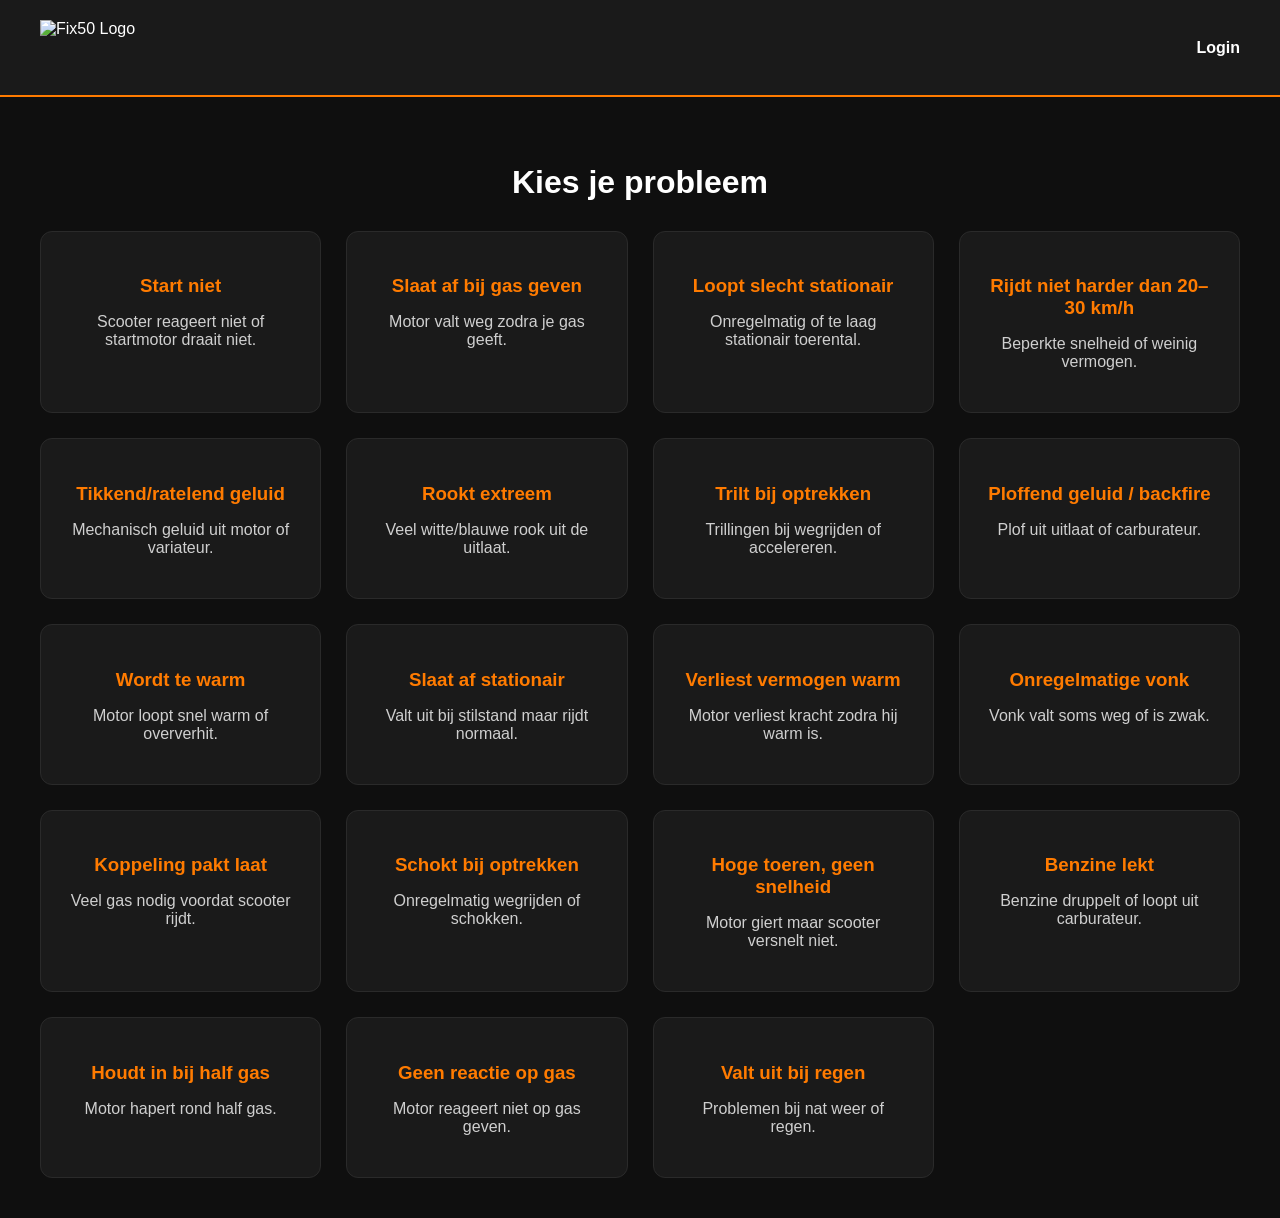
==== diagnose.html @ 49f8113c "Update diagnose.html" ====
<!DOCTYPE html>
<html lang="nl">
<head>
    <meta charset="UTF-8">
    <meta name="viewport" content="width=device-width, initial-scale=1.0">
    <title>Fix50 Diagnose</title>

    <link rel="stylesheet" href="style.css">

    <!-- Scripts -->
    <script src="diagnoseData.js" defer></script>
    <script src="diagnoseFlow.js" defer></script>
</head>

<body>

<!-- HEADER -->
<header>
    <img src="logo.png" alt="Fix50 Logo">
    <a href="/login">Login</a>
</header>

<!-- SYMPTOMEN KAARTEN -->
<section class="symptom-cards">
    <h1 class="diag-title">Kies je probleem</h1>

    <div class="symptom-grid">

        <div class="symptom-card" onclick="startDiagnosis('Start niet')">
            <h3>Start niet</h3>
            <p>Scooter reageert niet of startmotor draait niet.</p>
        </div>

        <div class="symptom-card" onclick="startDiagnosis('Slaat af bij gas geven')">
            <h3>Slaat af bij gas geven</h3>
            <p>Motor valt weg zodra je gas geeft.</p>
        </div>

        <div class="symptom-card" onclick="startDiagnosis('Loopt slecht stationair')">
            <h3>Loopt slecht stationair</h3>
            <p>Onregelmatig of te laag stationair toerental.</p>
        </div>

        <div class="symptom-card" onclick="startDiagnosis('Rijdt niet harder dan 20–30 km/h')">
            <h3>Rijdt niet harder dan 20–30 km/h</h3>
            <p>Beperkte snelheid of weinig vermogen.</p>
        </div>

        <div class="symptom-card" onclick="startDiagnosis('Tikkend/ratelend geluid')">
            <h3>Tikkend/ratelend geluid</h3>
            <p>Mechanisch geluid uit motor of variateur.</p>
        </div>

        <div class="symptom-card" onclick="startDiagnosis('Rookt extreem')">
            <h3>Rookt extreem</h3>
            <p>Veel witte/blauwe rook uit de uitlaat.</p>
        </div>

        <div class="symptom-card" onclick="startDiagnosis('Trilt bij optrekken')">
            <h3>Trilt bij optrekken</h3>
            <p>Trillingen bij wegrijden of accelereren.</p>
        </div>

        <div class="symptom-card" onclick="startDiagnosis('Ploffend geluid / backfire')">
            <h3>Ploffend geluid / backfire</h3>
            <p>Plof uit uitlaat of carburateur.</p>
        </div>

        <div class="symptom-card" onclick="startDiagnosis('Wordt te warm')">
            <h3>Wordt te warm</h3>
            <p>Motor loopt snel warm of oververhit.</p>
        </div>

        <div class="symptom-card" onclick="startDiagnosis('Slaat af stationair maar rijdt goed')">
            <h3>Slaat af stationair</h3>
            <p>Valt uit bij stilstand maar rijdt normaal.</p>
        </div>

        <div class="symptom-card" onclick="startDiagnosis('Verliest vermogen warm')">
            <h3>Verliest vermogen warm</h3>
            <p>Motor verliest kracht zodra hij warm is.</p>
        </div>

        <div class="symptom-card" onclick="startDiagnosis('Onregelmatig vonkbeeld')">
            <h3>Onregelmatige vonk</h3>
            <p>Vonk valt soms weg of is zwak.</p>
        </div>

        <div class="symptom-card" onclick="startDiagnosis('Koppeling pakt laat')">
            <h3>Koppeling pakt laat</h3>
            <p>Veel gas nodig voordat scooter rijdt.</p>
        </div>

        <div class="symptom-card" onclick="startDiagnosis('Scooter schokt bij optrekken')">
            <h3>Schokt bij optrekken</h3>
            <p>Onregelmatig wegrijden of schokken.</p>
        </div>

        <div class="symptom-card" onclick="startDiagnosis('Hoge toeren maar geen snelheid')">
            <h3>Hoge toeren, geen snelheid</h3>
            <p>Motor giert maar scooter versnelt niet.</p>
        </div>

        <div class="symptom-card" onclick="startDiagnosis('Benzine loopt uit carburateur')">
            <h3>Benzine lekt</h3>
            <p>Benzine druppelt of loopt uit carburateur.</p>
        </div>

        <div class="symptom-card" onclick="startDiagnosis('Scooter houdt in bij half gas')">
            <h3>Houdt in bij half gas</h3>
            <p>Motor hapert rond half gas.</p>
        </div>

        <div class="symptom-card" onclick="startDiagnosis('Geen reactie op gas')">
            <h3>Geen reactie op gas</h3>
            <p>Motor reageert niet op gas geven.</p>
        </div>

        <div class="symptom-card" onclick="startDiagnosis('Scooter valt uit bij regen')">
            <h3>Valt uit bij regen</h3>
            <p>Problemen bij nat weer of regen.</p>
        </div>

    </div>
</section>

<!-- WIZARD -->
<div id="wizard" class="hidden"></div>

</body>
</html>
---- style.css ----
body {
    margin: 0;
    font-family: Arial, sans-serif;
    background: #0f0f0f;
    color: white;
}

/* HEADER */
header {
    display: flex;
    justify-content: space-between;
    align-items: center;
    padding: 20px 40px;
    background: #1a1a1a;
    border-bottom: 2px solid #ff7b00;
}

header img {
    height: 55px;
}

header a {
    color: white;
    text-decoration: none;
    font-weight: bold;
}

/* HERO */
.hero {
    text-align: center;
    padding: 80px 20px;
}

.hero img {
    height: 140px;
    margin-bottom: 20px;
}
/* SYMPTOM CARDS */
.symptom-cards {
    padding: 40px;
    text-align: center;
}

.diag-title {
    font-size: 32px;
    margin-bottom: 30px;
}

.symptom-grid {
    display: grid;
    grid-template-columns: repeat(auto-fit, minmax(260px, 1fr));
    gap: 25px;
}

.symptom-card {
    background: #1a1a1a;
    padding: 25px;
    border-radius: 12px;
    border: 1px solid #2a2a2a;
    cursor: pointer;
    transition: 0.2s;
}

.symptom-card:hover {
    border-color: #ff7b00;
    transform: translateY(-5px);
}

.symptom-card h3 {
    color: #ff7b00;
    margin-bottom: 10px;
}

.symptom-card p {
    color: #cfcfcf;
}

.hero h1 {
    font-size: 42px;
    margin-bottom: 10px;
}

.hero p {
    font-size: 18px;
    color: #cfcfcf;
    margin-bottom: 30px;
}

.btn {
    background: #ff7b00;
    padding: 15px 35px;
    border-radius: 10px;
    color: white;
    font-size: 18px;
    text-decoration: none;
    font-weight: bold;
    transition: 0.2s;
}

.btn:hover {
    background: #ff8f26;
}

/* CARDS */
.cards {
    display: flex;
    justify-content: center;
    gap: 30px;
    padding: 60px 20px;
    flex-wrap: wrap;
}

.card {
    background: #1a1a1a;
    padding: 30px;
    width: 280px;
    border-radius: 12px;
    text-align: center;
    border: 1px solid #2a2a2a;
    transition: 0.2s;
}

.card:hover {
    border-color: #ff7b00;
    transform: translateY(-5px);
}

.card h3 {
    margin-bottom: 10px;
    color: #ff7b00;
}

.card p {
    color: #cfcfcf;
}

/* FOOTER */
footer {
    text-align: center;
    padding: 20px;
    background: #1a1a1a;
    margin-top: 40px;
    color: #777;
}
/* DIAGNOSE WIZARD */
.diagnose-container {
    max-width: 600px;
    margin: 60px auto;
    background: #1a1a1a;
    padding: 40px;
    border-radius: 12px;
    border: 1px solid #2a2a2a;
}

.progress-bar {
    width: 100%;
    height: 10px;
    background: #333;
    border-radius: 5px;
    overflow: hidden;
    margin-bottom: 30px;
}

.progress-fill {
    height: 100%;
    width: 20%; /* wordt dynamisch aangepast */
    background: #ff7b00;
    transition: 0.3s;
}

.question {
    font-size: 22px;
    margin-bottom: 25px;
    text-align: center;
}

.answer-buttons {
    display: flex;
    justify-content: center;
    gap: 20px;
}

.answer-btn {
    background: #ff7b00;
    padding: 15px 30px;
    border-radius: 10px;
    color: white;
    font-size: 18px;
    font-weight: bold;
    border: none;
    cursor: pointer;
    transition: 0.2s;
}

.answer-btn:hover {
    background: #ff8f26;
    transform: translateY(-3px);
}

.hidden {
    display: none;
}
/* SYMPTOM CARDS */
.symptom-cards {
    padding: 40px;
    text-align: center;
}

.diag-title {
    font-size: 32px;
    margin-bottom: 30px;
}

.symptom-grid {
    display: grid;
    grid-template-columns: repeat(auto-fit, minmax(260px, 1fr));
    gap: 25px;
}

.symptom-card {
    background: #1a1a1a;
    padding: 25px;
    border-radius: 12px;
    border: 1px solid #2a2a2a;
    cursor: pointer;
    transition: 0.2s;
}

.symptom-card:hover {
    border-color: #ff7b00;
    transform: translateY(-5px);
}

.symptom-card h3 {
    color: #ff7b00;
    margin-bottom: 10px;
}

.symptom-card p {
    color: #cfcfcf;
}
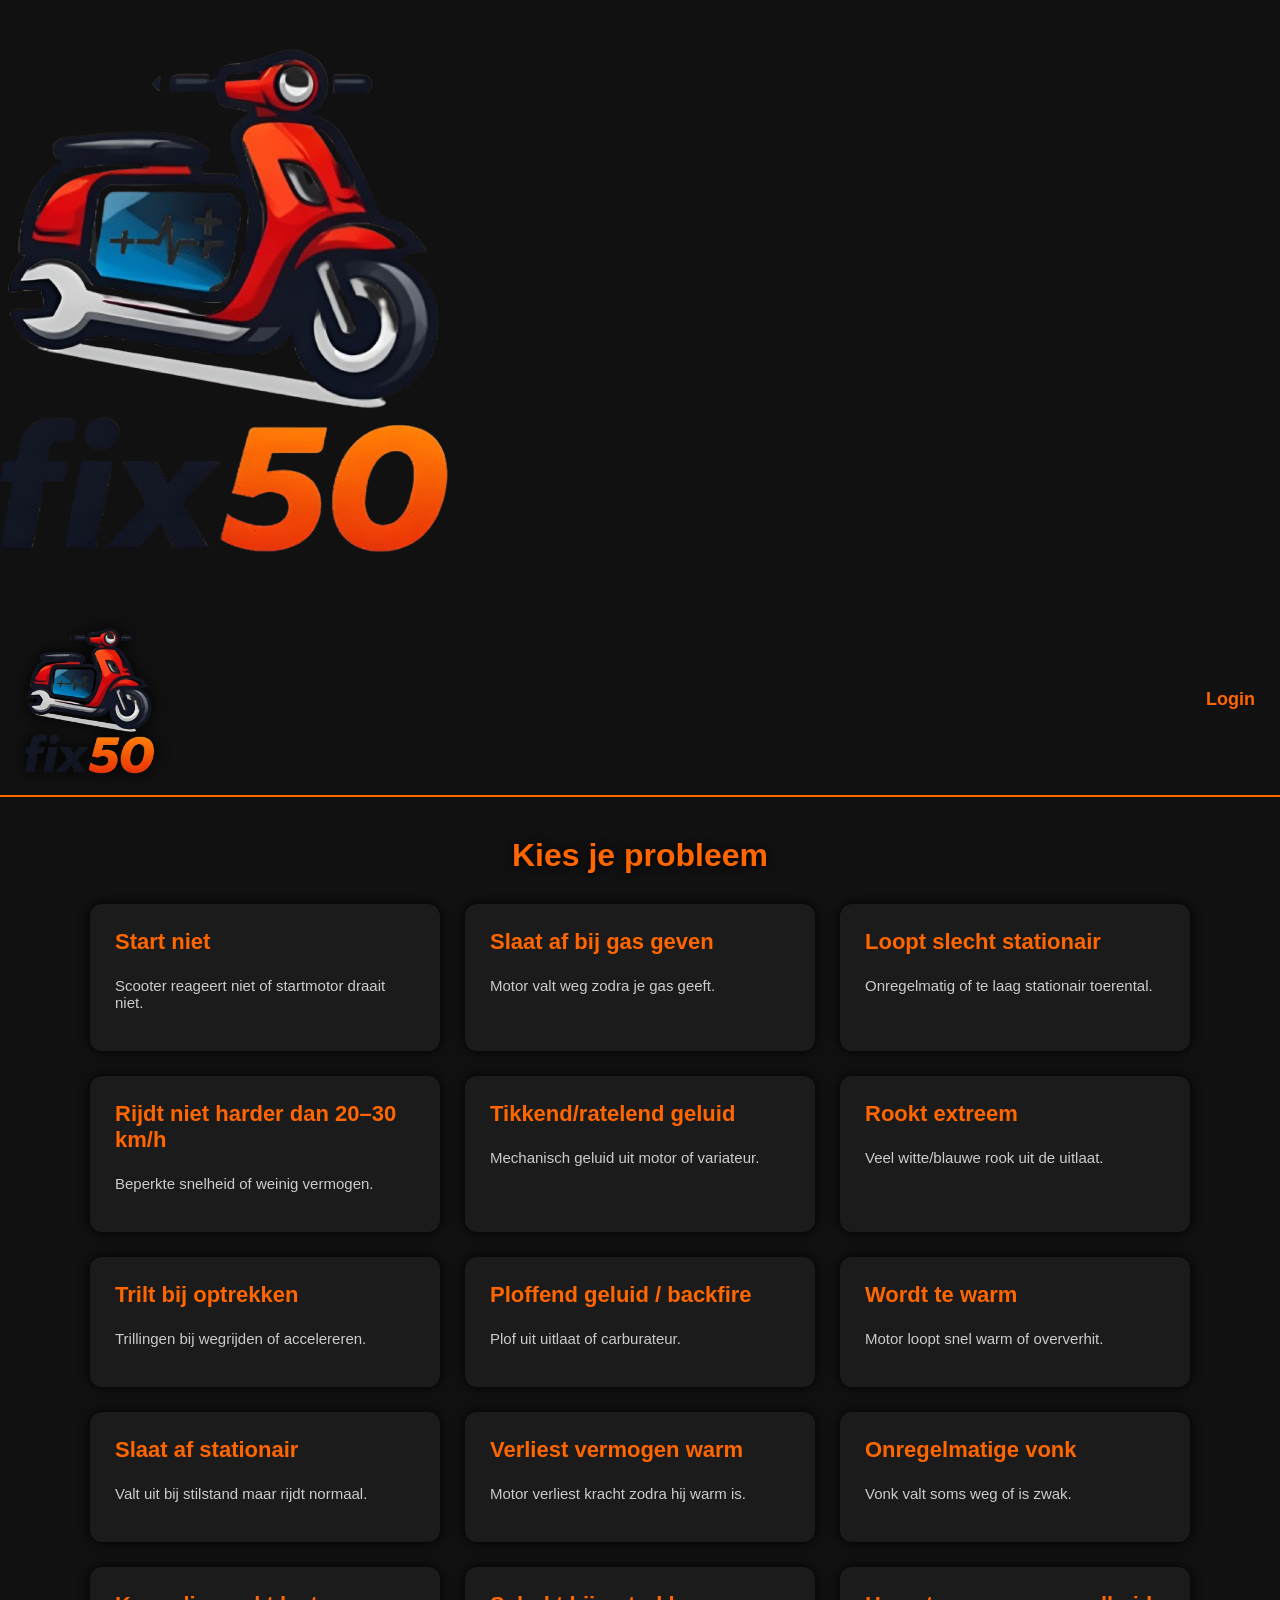
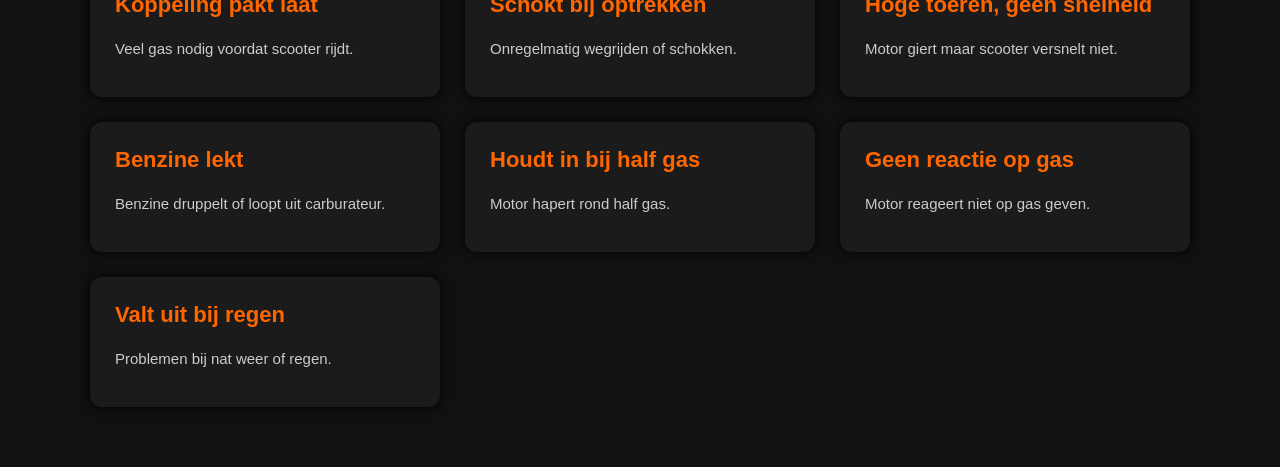
==== commit 053bd2c7: "Update diagnose.html" ====
--- a/diagnose.html
+++ b/diagnose.html
@@ -10,6 +10,11 @@
     <!-- Scripts -->
     <script src="diagnoseData.js" defer></script>
     <script src="diagnoseFlow.js" defer></script>
+    <h1>
+  <a href="index.html">
+    <img src="logo.png" alt="Fix50" class="logo">
+  </a>
+</h1>
 </head>
 
 <body>
--- a/style.css
+++ b/style.css
@@ -1,242 +1,283 @@
+/* ------------------------------
+   ALGEMENE STYLING
+------------------------------ */
+
 body {
     margin: 0;
+    padding: 0;
     font-family: Arial, sans-serif;
-    background: #0f0f0f;
-    color: white;
-}
-
-/* HEADER */
+    background: #111;
+    color: white;
+}
+
+/* ------------------------------
+   HEADER (Fix50 stijl)
+------------------------------ */
+
 header {
+    background: #111;
+    padding: 15px 25px;
     display: flex;
     justify-content: space-between;
     align-items: center;
-    padding: 20px 40px;
-    background: #1a1a1a;
-    border-bottom: 2px solid #ff7b00;
+    border-bottom: 2px solid #ff6600;
 }
 
 header img {
-    height: 55px;
+    width: 130px;
+    height: auto;
+    filter: drop-shadow(0 0 8px #000);
 }
 
 header a {
-    color: white;
+    color: #ff6600;
+    font-size: 18px;
     text-decoration: none;
     font-weight: bold;
 }
 
-/* HERO */
-.hero {
-    text-align: center;
-    padding: 80px 20px;
-}
-
-.hero img {
-    height: 140px;
+header a:hover {
+    color: #ff7f2a;
+}
+
+/* ------------------------------
+   LOGIN / REGISTER
+------------------------------ */
+
+.form-container {
+    width: 350px;
+    margin: 80px auto;
+    background: #1b1b1b;
+    padding: 30px;
+    border-radius: 10px;
+    text-align: center;
+    box-shadow: 0 0 10px #000;
+}
+
+.form-container h2 {
     margin-bottom: 20px;
-}
-/* SYMPTOM CARDS */
+    color: #ff6600;
+}
+
+.form-container input {
+    width: 90%;
+    padding: 12px;
+    margin: 10px 0;
+    border: none;
+    border-radius: 6px;
+    background: #333;
+    color: white;
+    font-size: 16px;
+}
+
+.form-container button {
+    width: 95%;
+    padding: 12px;
+    margin-top: 10px;
+    background: #ff6600;
+    border: none;
+    border-radius: 6px;
+    color: white;
+    font-size: 18px;
+    cursor: pointer;
+}
+
+.form-container button:hover {
+    background: #ff7f2a;
+}
+
+#message {
+    margin-top: 15px;
+    font-size: 16px;
+    color: red;
+}
+
+/* ------------------------------
+   ALGEMENE CARDS
+------------------------------ */
+
+.card {
+    background: #1b1b1b;
+    padding: 20px;
+    margin: 15px auto;
+    width: 90%;
+    border-radius: 10px;
+    box-shadow: 0 0 10px #000;
+}
+
+.card h3 {
+    margin-top: 0;
+    color: #ff6600;
+}
+
+/* ------------------------------
+   PAGINA TITELS
+------------------------------ */
+
+.page-title {
+    text-align: center;
+    margin-top: 40px;
+    font-size: 28px;
+    color: #ff6600;
+}
+
+/* ------------------------------
+   HOMEPAGE
+------------------------------ */
+
+.home-center {
+    text-align: center;
+    margin-top: 40px;
+}
+
+.home-logo {
+    width: 180px;
+    height: auto;
+    margin-bottom: 20px;
+    filter: drop-shadow(0 0 10px #000);
+}
+
+.home-title {
+    font-size: 30px;
+    color: #ff6600;
+    margin: 10px 0 5px 0;
+}
+
+.home-subtitle {
+    font-size: 18px;
+    color: #ccc;
+    margin-bottom: 40px;
+}
+
+.home-grid {
+    display: grid;
+    grid-template-columns: repeat(auto-fit, minmax(260px, 1fr));
+    gap: 25px;
+    width: 90%;
+    max-width: 900px;
+    margin: 0 auto;
+}
+
+.home-card {
+    background: #1b1b1b;
+    padding: 25px;
+    border-radius: 12px;
+    box-shadow: 0 0 12px #000;
+    cursor: pointer;
+    transition: 0.2s;
+    text-align: left;
+}
+
+.home-card:hover {
+    transform: translateY(-5px);
+    background: #222;
+}
+
+.home-card h3 {
+    margin-top: 0;
+    color: #ff6600;
+    font-size: 22px;
+}
+
+.home-card p {
+    color: #ccc;
+    font-size: 15px;
+}
+
+/* ------------------------------
+   DIAGNOSE TITEL
+------------------------------ */
+
+.diag-title {
+    text-align: center;
+    font-size: 32px;
+    margin-top: 40px;
+    margin-bottom: 30px;
+    color: #ff6600;
+    text-shadow: 0 0 10px #000;
+}
+
+/* ------------------------------
+   SYMPTOMEN GRID
+------------------------------ */
+
 .symptom-cards {
-    padding: 40px;
-    text-align: center;
-}
-
-.diag-title {
-    font-size: 32px;
-    margin-bottom: 30px;
+    width: 90%;
+    max-width: 1100px;
+    margin: 0 auto;
 }
 
 .symptom-grid {
     display: grid;
     grid-template-columns: repeat(auto-fit, minmax(260px, 1fr));
     gap: 25px;
-}
+    margin-bottom: 60px;
+}
+
+/* ------------------------------
+   SYMPTOM KAARTEN
+------------------------------ */
 
 .symptom-card {
-    background: #1a1a1a;
+    background: #1b1b1b;
     padding: 25px;
     border-radius: 12px;
-    border: 1px solid #2a2a2a;
+    box-shadow: 0 0 12px #000;
     cursor: pointer;
     transition: 0.2s;
 }
 
 .symptom-card:hover {
-    border-color: #ff7b00;
     transform: translateY(-5px);
+    background: #222;
 }
 
 .symptom-card h3 {
-    color: #ff7b00;
-    margin-bottom: 10px;
+    margin-top: 0;
+    color: #ff6600;
+    font-size: 22px;
 }
 
 .symptom-card p {
-    color: #cfcfcf;
-}
-
-.hero h1 {
-    font-size: 42px;
-    margin-bottom: 10px;
-}
-
-.hero p {
-    font-size: 18px;
-    color: #cfcfcf;
-    margin-bottom: 30px;
-}
-
-.btn {
-    background: #ff7b00;
-    padding: 15px 35px;
-    border-radius: 10px;
-    color: white;
-    font-size: 18px;
-    text-decoration: none;
-    font-weight: bold;
-    transition: 0.2s;
-}
-
-.btn:hover {
-    background: #ff8f26;
-}
-
-/* CARDS */
-.cards {
-    display: flex;
-    justify-content: center;
-    gap: 30px;
-    padding: 60px 20px;
-    flex-wrap: wrap;
-}
-
-.card {
-    background: #1a1a1a;
-    padding: 30px;
-    width: 280px;
+    color: #ccc;
+    font-size: 15px;
+}
+
+/* ------------------------------
+   DIAGNOSE WIZARD
+------------------------------ */
+
+#wizard {
+    width: 90%;
+    max-width: 700px;
+    margin: 40px auto;
+    background: #1b1b1b;
+    padding: 25px;
     border-radius: 12px;
-    text-align: center;
-    border: 1px solid #2a2a2a;
-    transition: 0.2s;
-}
-
-.card:hover {
-    border-color: #ff7b00;
-    transform: translateY(-5px);
-}
-
-.card h3 {
-    margin-bottom: 10px;
-    color: #ff7b00;
-}
-
-.card p {
-    color: #cfcfcf;
-}
-
-/* FOOTER */
-footer {
-    text-align: center;
-    padding: 20px;
-    background: #1a1a1a;
-    margin-top: 40px;
-    color: #777;
-}
-/* DIAGNOSE WIZARD */
-.diagnose-container {
-    max-width: 600px;
-    margin: 60px auto;
-    background: #1a1a1a;
-    padding: 40px;
-    border-radius: 12px;
-    border: 1px solid #2a2a2a;
-}
-
-.progress-bar {
-    width: 100%;
-    height: 10px;
-    background: #333;
-    border-radius: 5px;
-    overflow: hidden;
-    margin-bottom: 30px;
-}
-
-.progress-fill {
-    height: 100%;
-    width: 20%; /* wordt dynamisch aangepast */
-    background: #ff7b00;
-    transition: 0.3s;
-}
-
-.question {
-    font-size: 22px;
-    margin-bottom: 25px;
-    text-align: center;
-}
-
-.answer-buttons {
-    display: flex;
-    justify-content: center;
-    gap: 20px;
-}
-
-.answer-btn {
-    background: #ff7b00;
-    padding: 15px 30px;
-    border-radius: 10px;
-    color: white;
-    font-size: 18px;
-    font-weight: bold;
-    border: none;
-    cursor: pointer;
-    transition: 0.2s;
-}
-
-.answer-btn:hover {
-    background: #ff8f26;
-    transform: translateY(-3px);
+    box-shadow: 0 0 12px #000;
 }
 
 .hidden {
     display: none;
 }
-/* SYMPTOM CARDS */
-.symptom-cards {
-    padding: 40px;
-    text-align: center;
-}
-
-.diag-title {
-    font-size: 32px;
-    margin-bottom: 30px;
-}
-
-.symptom-grid {
-    display: grid;
-    grid-template-columns: repeat(auto-fit, minmax(260px, 1fr));
-    gap: 25px;
-}
-
-.symptom-card {
-    background: #1a1a1a;
-    padding: 25px;
-    border-radius: 12px;
-    border: 1px solid #2a2a2a;
-    cursor: pointer;
-    transition: 0.2s;
-}
-
-.symptom-card:hover {
-    border-color: #ff7b00;
-    transform: translateY(-5px);
-}
-
-.symptom-card h3 {
-    color: #ff7b00;
-    margin-bottom: 10px;
-}
-
-.symptom-card p {
-    color: #cfcfcf;
-}
-
+
+#wizard h2 {
+    color: #ff6600;
+    margin-top: 0;
+}
+
+#wizard button {
+    width: 100%;
+    padding: 12px;
+    margin-top: 15px;
+    background: #ff6600;
+    border: none;
+    border-radius: 6px;
+    color: white;
+    font-size: 18px;
+    cursor: pointer;
+}
+
+#wizard button:hover {
+    background: #ff7f2a;
+}
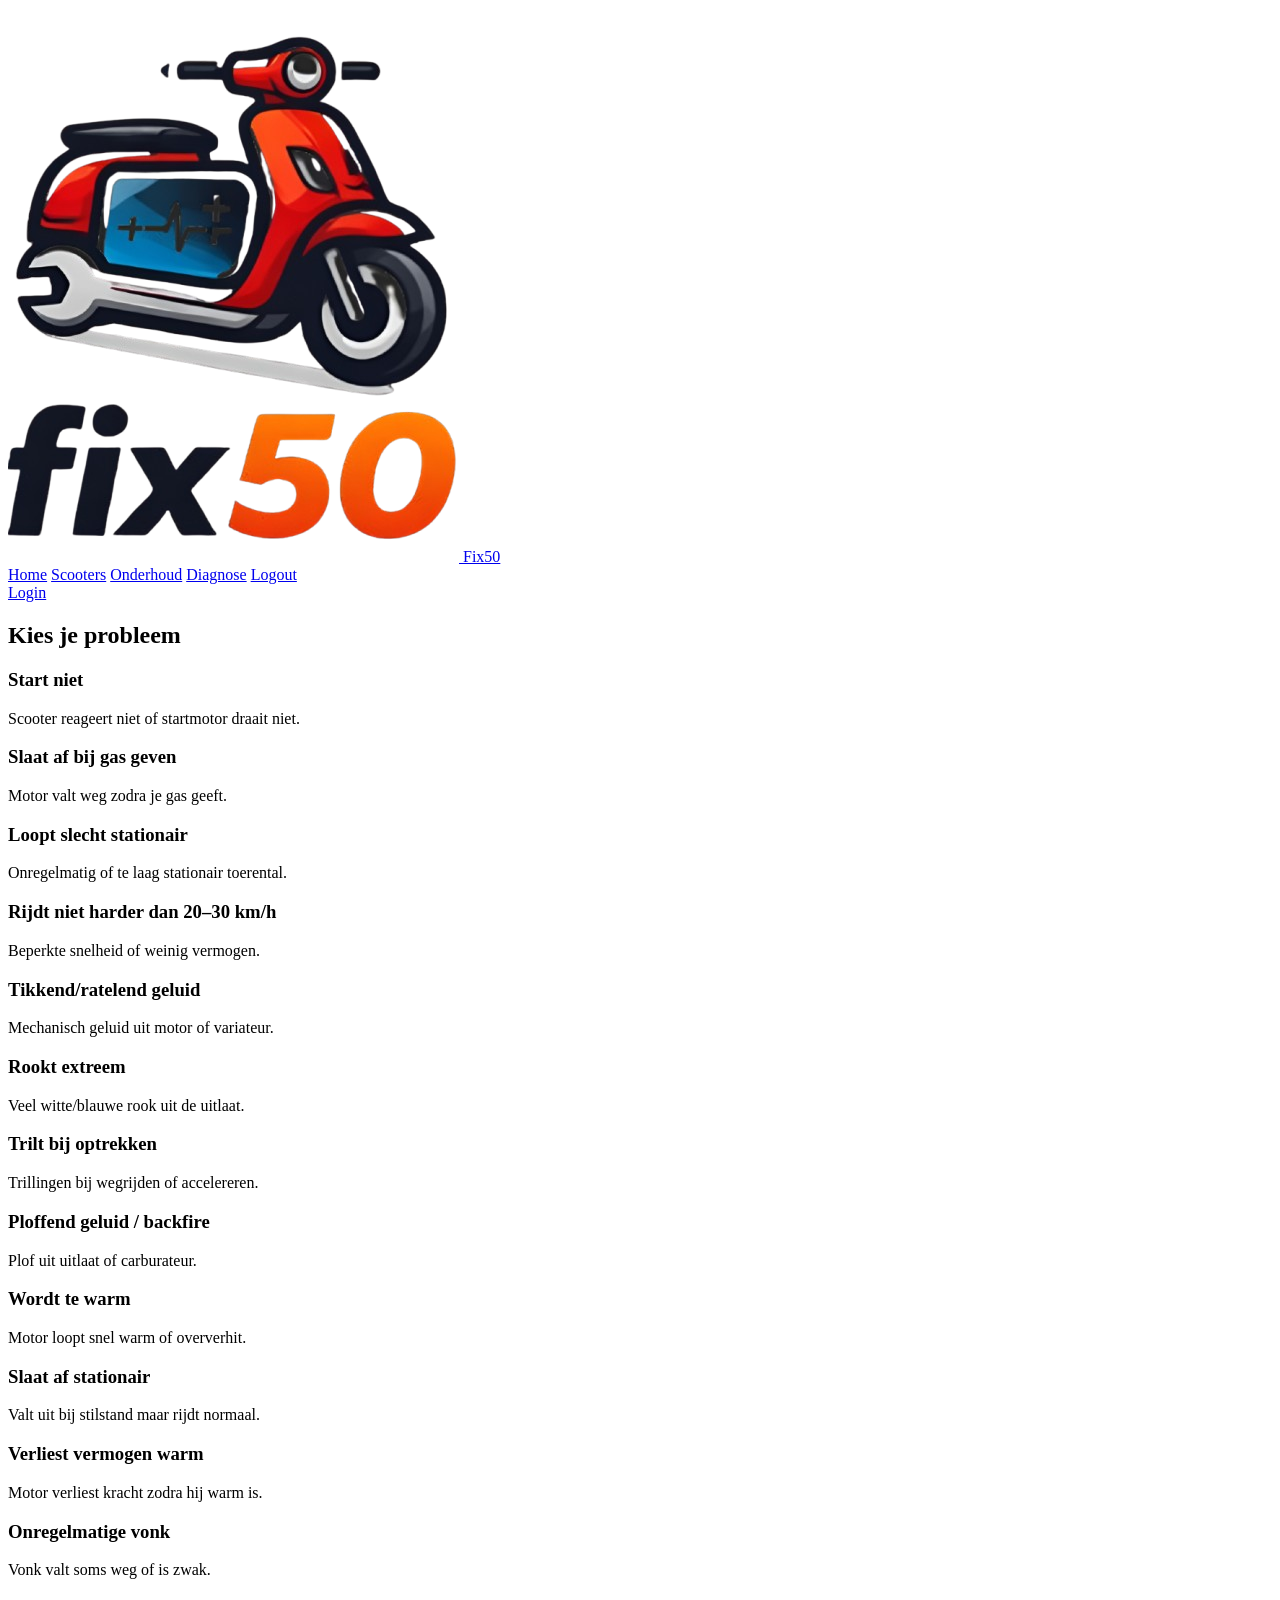
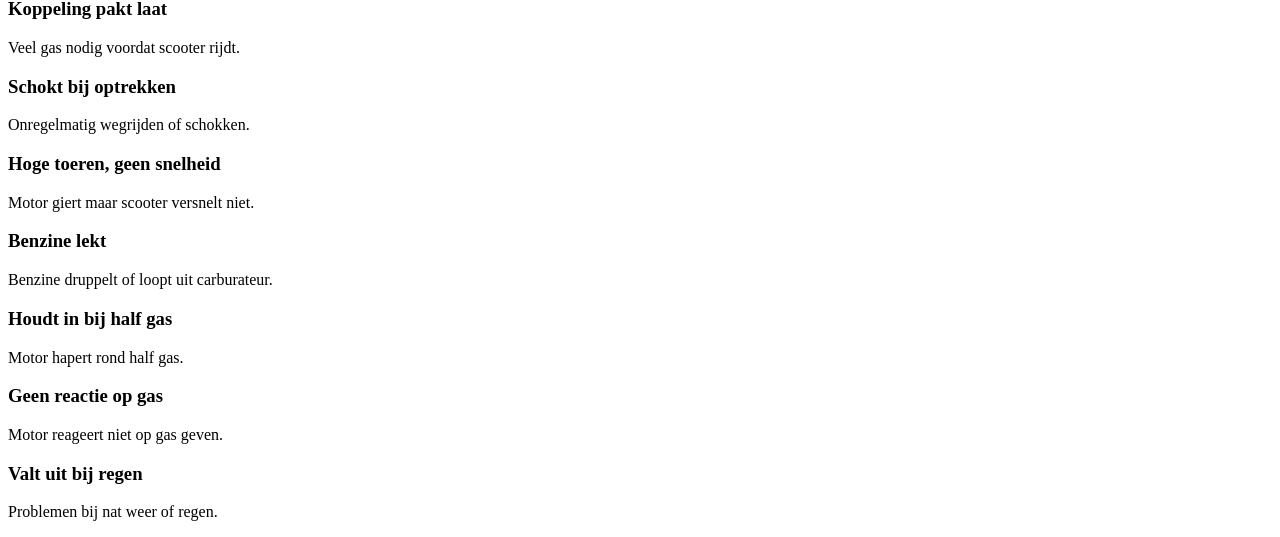
==== commit 97c85fab: "Update diagnose.html" ====
--- a/diagnose.html
+++ b/diagnose.html
@@ -1,27 +1,24 @@
 <!DOCTYPE html>
 <html lang="nl">
-<head>
-    <meta charset="UTF-8">
-    <meta name="viewport" content="width=device-width, initial-scale=1.0">
-    <title>Fix50 Diagnose</title>
+<header class="topbar">
+    <a href="index.html" class="logo-container">
+        <img src="logo.png" alt="Fix50 logo" class="logo">
+        <span class="logo-text">Fix50</span>
+    </a>
 
-    <link rel="stylesheet" href="style.css">
-
-    <!-- Scripts -->
-    <script src="diagnoseData.js" defer></script>
-    <script src="diagnoseFlow.js" defer></script>
-    <h1>
-  <a href="index.html">
-    <img src="logo.png" alt="Fix50" class="logo">
-  </a>
-</h1>
-</head>
+    <nav class="nav-links">
+        <a href="index.html">Home</a>
+        <a href="scooter.html">Scooters</a>
+        <a href="onderhoud.html">Onderhoud</a>
+        <a href="diagnose.html">Diagnose</a>
+        <a href="login.html" onclick="localStorage.removeItem('token')">Logout</a>
+    </nav>
+</header>
 
 <body>
 
 <!-- HEADER -->
 <header>
-    <img src="logo.png" alt="Fix50 Logo">
     <a href="/login">Login</a>
 </header>
 
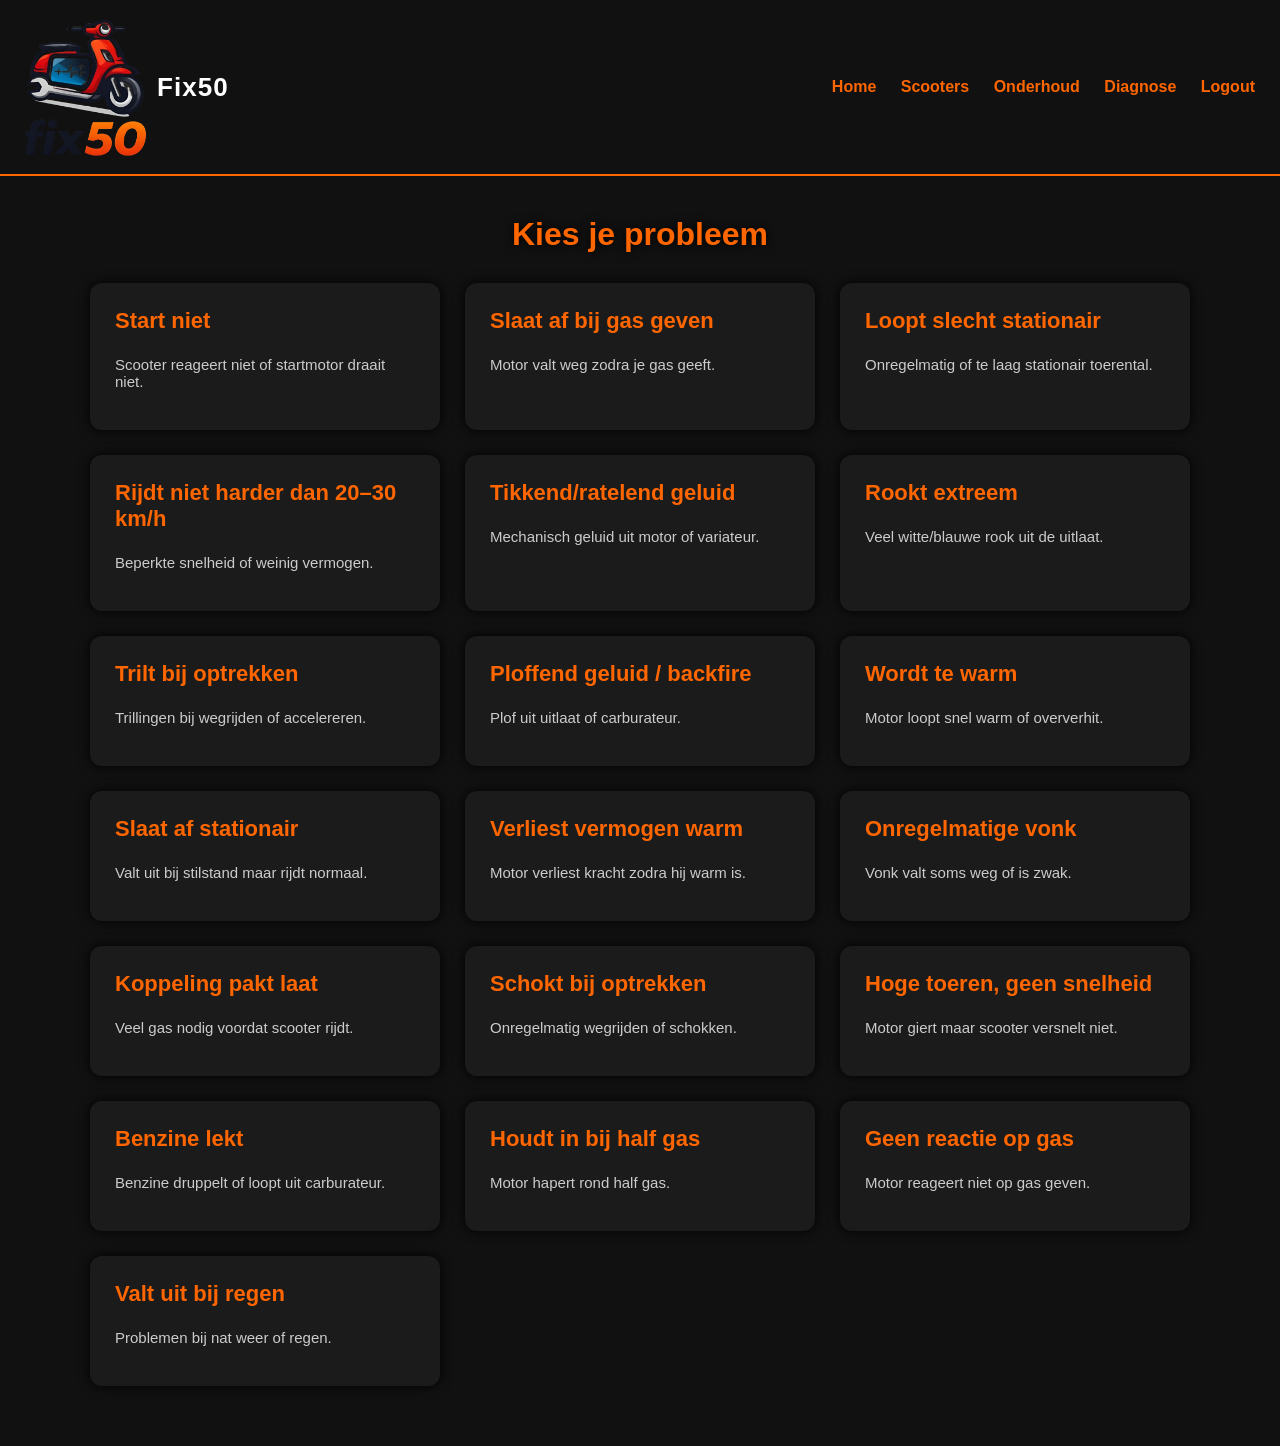
==== commit e522eed3: "Refactor diagnose.html to improve structure" ====
--- a/diagnose.html
+++ b/diagnose.html
@@ -1,5 +1,14 @@
 <!DOCTYPE html>
 <html lang="nl">
+<head>
+    <meta charset="UTF-8">
+    <title>Diagnose - Fix50</title>
+    <link rel="stylesheet" href="style.css">
+</head>
+
+<body>
+
+<!-- NIEUWE STRAKKE HEADER -->
 <header class="topbar">
     <a href="index.html" class="logo-container">
         <img src="logo.png" alt="Fix50 logo" class="logo">
@@ -13,13 +22,6 @@
         <a href="diagnose.html">Diagnose</a>
         <a href="login.html" onclick="localStorage.removeItem('token')">Logout</a>
     </nav>
-</header>
-
-<body>
-
-<!-- HEADER -->
-<header>
-    <a href="/login">Login</a>
 </header>
 
 <!-- SYMPTOMEN KAARTEN -->
@@ -129,5 +131,8 @@
 <!-- WIZARD -->
 <div id="wizard" class="hidden"></div>
 
+<script src="diagnoseData.js"></script>
+<script src="diagnoseFlow.js"></script>
+
 </body>
 </html>
--- a/style.css
+++ b/style.css
@@ -0,0 +1,302 @@
+/* ------------------------------
+   ALGEMENE STYLING
+------------------------------ */
+
+body {
+    margin: 0;
+    padding: 0;
+    font-family: Arial, sans-serif;
+    background: #111;
+    color: white;
+}
+
+
+/* HEADER */
+.topbar {
+    display: flex;
+    align-items: center;
+    justify-content: space-between;
+    background: #111;
+    padding: 12px 25px;
+    border-bottom: 2px solid #ff6600;
+}
+
+/* LOGO */
+.logo-container {
+    display: flex;
+    align-items: center;
+    gap: 10px;
+    text-decoration: none;
+}
+
+.logo {
+    height: 45px;
+    width: auto;
+    cursor: pointer;
+}
+
+.logo-text {
+    font-size: 26px;
+    font-weight: 700;
+    color: white;
+    letter-spacing: 1px;
+}
+
+/* NAVIGATIE */
+.nav-links a {
+    margin-left: 20px;
+    color: #ff6600;
+    font-weight: 600;
+    text-decoration: none;
+    transition: 0.2s;
+}
+
+.nav-links a:hover {
+    color: white;
+}
+
+/* ------------------------------
+   LOGIN / REGISTER
+------------------------------ */
+
+.form-container {
+    width: 350px;
+    margin: 80px auto;
+    background: #1b1b1b;
+    padding: 30px;
+    border-radius: 10px;
+    text-align: center;
+    box-shadow: 0 0 10px #000;
+}
+
+.form-container h2 {
+    margin-bottom: 20px;
+    color: #ff6600;
+}
+
+.form-container input {
+    width: 90%;
+    padding: 12px;
+    margin: 10px 0;
+    border: none;
+    border-radius: 6px;
+    background: #333;
+    color: white;
+    font-size: 16px;
+}
+
+.form-container button {
+    width: 95%;
+    padding: 12px;
+    margin-top: 10px;
+    background: #ff6600;
+    border: none;
+    border-radius: 6px;
+    color: white;
+    font-size: 18px;
+    cursor: pointer;
+}
+
+.form-container button:hover {
+    background: #ff7f2a;
+}
+
+#message {
+    margin-top: 15px;
+    font-size: 16px;
+    color: red;
+}
+
+/* ------------------------------
+   ALGEMENE CARDS
+------------------------------ */
+
+.card {
+    background: #1b1b1b;
+    padding: 20px;
+    margin: 15px auto;
+    width: 90%;
+    border-radius: 10px;
+    box-shadow: 0 0 10px #000;
+}
+
+.card h3 {
+    margin-top: 0;
+    color: #ff6600;
+}
+
+/* ------------------------------
+   PAGINA TITELS
+------------------------------ */
+
+.page-title {
+    text-align: center;
+    margin-top: 40px;
+    font-size: 28px;
+    color: #ff6600;
+}
+
+/* ------------------------------
+   HOMEPAGE
+------------------------------ */
+
+.home-center {
+    text-align: center;
+    margin-top: 40px;
+}
+
+.home-logo {
+    width: 180px;
+    height: auto;
+    margin-bottom: 20px;
+    filter: drop-shadow(0 0 10px #000);
+}
+
+.home-title {
+    font-size: 30px;
+    color: #ff6600;
+    margin: 10px 0 5px 0;
+}
+
+.home-subtitle {
+    font-size: 18px;
+    color: #ccc;
+    margin-bottom: 40px;
+}
+
+.home-grid {
+    display: grid;
+    grid-template-columns: repeat(auto-fit, minmax(260px, 1fr));
+    gap: 25px;
+    width: 90%;
+    max-width: 900px;
+    margin: 0 auto;
+}
+
+.home-card {
+    background: #1b1b1b;
+    padding: 25px;
+    border-radius: 12px;
+    box-shadow: 0 0 12px #000;
+    cursor: pointer;
+    transition: 0.2s;
+    text-align: left;
+}
+
+.home-card:hover {
+    transform: translateY(-5px);
+    background: #222;
+}
+
+.home-card h3 {
+    margin-top: 0;
+    color: #ff6600;
+    font-size: 22px;
+}
+
+.home-card p {
+    color: #ccc;
+    font-size: 15px;
+}
+
+/* ------------------------------
+   DIAGNOSE TITEL
+------------------------------ */
+
+.diag-title {
+    text-align: center;
+    font-size: 32px;
+    margin-top: 40px;
+    margin-bottom: 30px;
+    color: #ff6600;
+    text-shadow: 0 0 10px #000;
+}
+
+/* ------------------------------
+   SYMPTOMEN GRID
+------------------------------ */
+
+.symptom-cards {
+    width: 90%;
+    max-width: 1100px;
+    margin: 0 auto;
+}
+
+.symptom-grid {
+    display: grid;
+    grid-template-columns: repeat(auto-fit, minmax(260px, 1fr));
+    gap: 25px;
+    margin-bottom: 60px;
+}
+
+/* ------------------------------
+   SYMPTOM KAARTEN
+------------------------------ */
+
+.symptom-card {
+    background: #1b1b1b;
+    padding: 25px;
+    border-radius: 12px;
+    box-shadow: 0 0 12px #000;
+    cursor: pointer;
+    transition: 0.2s;
+}
+
+.symptom-card:hover {
+    transform: translateY(-5px);
+    background: #222;
+}
+
+.symptom-card h3 {
+    margin-top: 0;
+    color: #ff6600;
+    font-size: 22px;
+}
+
+.symptom-card p {
+    color: #ccc;
+    font-size: 15px;
+}
+
+/* ------------------------------
+   DIAGNOSE WIZARD
+------------------------------ */
+
+#wizard {
+    width: 90%;
+    max-width: 700px;
+    margin: 40px auto;
+    background: #1b1b1b;
+    padding: 25px;
+    border-radius: 12px;
+    box-shadow: 0 0 12px #000;
+}
+
+.hidden {
+    display: none;
+}
+
+#wizard h2 {
+    color: #ff6600;
+    margin-top: 0;
+}
+
+#wizard button {
+    width: 100%;
+    padding: 12px;
+    margin-top: 15px;
+    background: #ff6600;
+    border: none;
+    border-radius: 6px;
+    color: white;
+    font-size: 18px;
+    cursor: pointer;
+}
+
+#wizard button:hover {
+    background: #ff7f2a;
+}
+.logo {
+  height: 150px;      /* pas aan naar jouw logo-grootte */
+  cursor: pointer;
+}
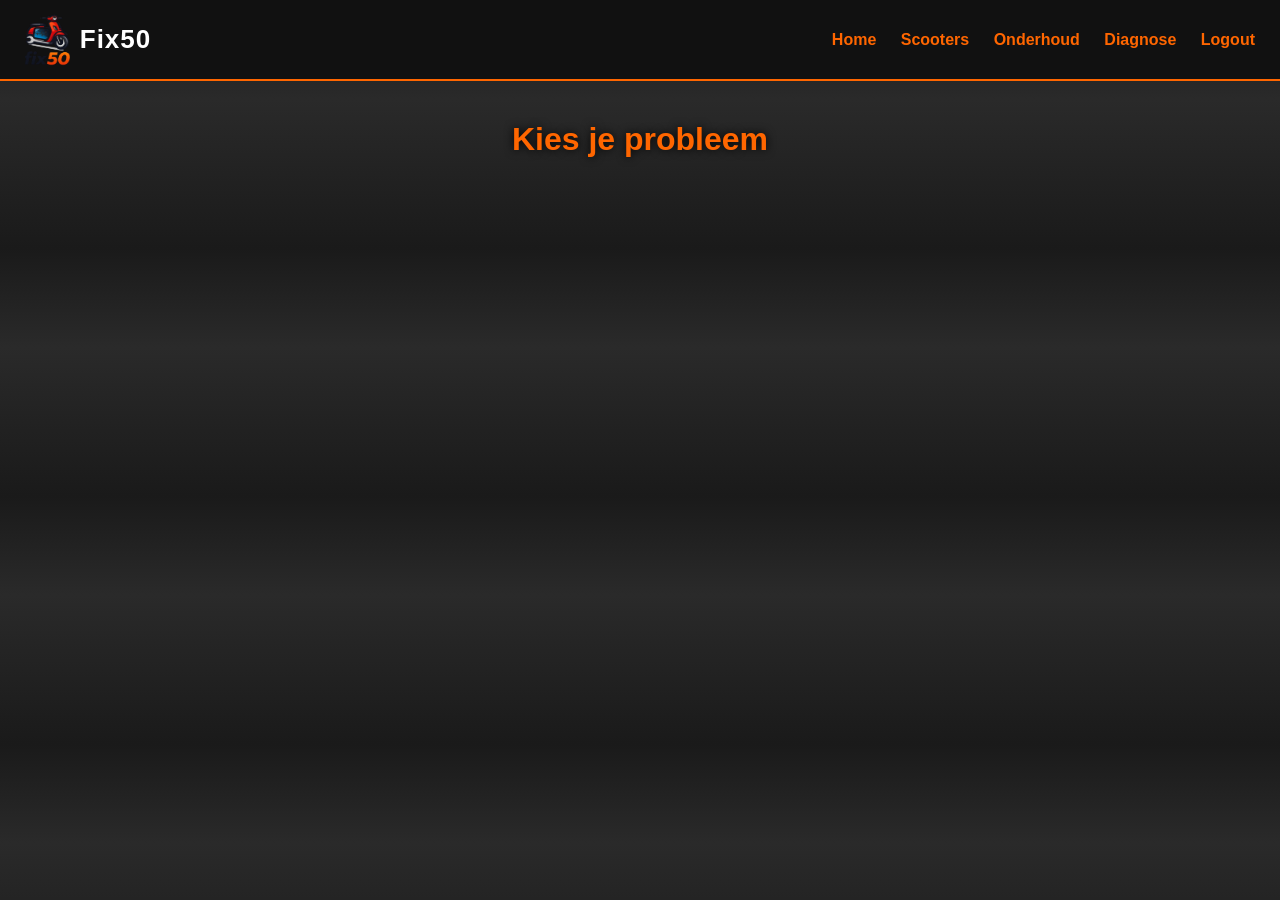
==== commit 30b9bb25: "Dynamically generate symptom cards from data Replaced static symptom cards with dynamically generate" ====
--- a/diagnose.html
+++ b/diagnose.html
@@ -4,11 +4,11 @@
     <meta charset="UTF-8">
     <title>Diagnose - Fix50</title>
     <link rel="stylesheet" href="style.css">
+    <link rel="stylesheet" href="diagnose.css">
 </head>
 
 <body>
 
-<!-- NIEUWE STRAKKE HEADER -->
 <header class="topbar">
     <a href="index.html" class="logo-container">
         <img src="logo.png" alt="Fix50 logo" class="logo">
@@ -19,116 +19,32 @@
         <a href="index.html">Home</a>
         <a href="scooter.html">Scooters</a>
         <a href="onderhoud.html">Onderhoud</a>
-        <a href="diagnose.html">Diagnose</a>
+        <a href="diagnose.html" class="active">Diagnose</a>
         <a href="login.html" onclick="localStorage.removeItem('token')">Logout</a>
     </nav>
 </header>
 
-<!-- SYMPTOMEN KAARTEN -->
 <section class="symptom-cards">
     <h1 class="diag-title">Kies je probleem</h1>
 
     <div class="symptom-grid">
 
-        <div class="symptom-card" onclick="startDiagnosis('Start niet')">
-            <h3>Start niet</h3>
-            <p>Scooter reageert niet of startmotor draait niet.</p>
-        </div>
-
-        <div class="symptom-card" onclick="startDiagnosis('Slaat af bij gas geven')">
-            <h3>Slaat af bij gas geven</h3>
-            <p>Motor valt weg zodra je gas geeft.</p>
-        </div>
-
-        <div class="symptom-card" onclick="startDiagnosis('Loopt slecht stationair')">
-            <h3>Loopt slecht stationair</h3>
-            <p>Onregelmatig of te laag stationair toerental.</p>
-        </div>
-
-        <div class="symptom-card" onclick="startDiagnosis('Rijdt niet harder dan 20–30 km/h')">
-            <h3>Rijdt niet harder dan 20–30 km/h</h3>
-            <p>Beperkte snelheid of weinig vermogen.</p>
-        </div>
-
-        <div class="symptom-card" onclick="startDiagnosis('Tikkend/ratelend geluid')">
-            <h3>Tikkend/ratelend geluid</h3>
-            <p>Mechanisch geluid uit motor of variateur.</p>
-        </div>
-
-        <div class="symptom-card" onclick="startDiagnosis('Rookt extreem')">
-            <h3>Rookt extreem</h3>
-            <p>Veel witte/blauwe rook uit de uitlaat.</p>
-        </div>
-
-        <div class="symptom-card" onclick="startDiagnosis('Trilt bij optrekken')">
-            <h3>Trilt bij optrekken</h3>
-            <p>Trillingen bij wegrijden of accelereren.</p>
-        </div>
-
-        <div class="symptom-card" onclick="startDiagnosis('Ploffend geluid / backfire')">
-            <h3>Ploffend geluid / backfire</h3>
-            <p>Plof uit uitlaat of carburateur.</p>
-        </div>
-
-        <div class="symptom-card" onclick="startDiagnosis('Wordt te warm')">
-            <h3>Wordt te warm</h3>
-            <p>Motor loopt snel warm of oververhit.</p>
-        </div>
-
-        <div class="symptom-card" onclick="startDiagnosis('Slaat af stationair maar rijdt goed')">
-            <h3>Slaat af stationair</h3>
-            <p>Valt uit bij stilstand maar rijdt normaal.</p>
-        </div>
-
-        <div class="symptom-card" onclick="startDiagnosis('Verliest vermogen warm')">
-            <h3>Verliest vermogen warm</h3>
-            <p>Motor verliest kracht zodra hij warm is.</p>
-        </div>
-
-        <div class="symptom-card" onclick="startDiagnosis('Onregelmatig vonkbeeld')">
-            <h3>Onregelmatige vonk</h3>
-            <p>Vonk valt soms weg of is zwak.</p>
-        </div>
-
-        <div class="symptom-card" onclick="startDiagnosis('Koppeling pakt laat')">
-            <h3>Koppeling pakt laat</h3>
-            <p>Veel gas nodig voordat scooter rijdt.</p>
-        </div>
-
-        <div class="symptom-card" onclick="startDiagnosis('Scooter schokt bij optrekken')">
-            <h3>Schokt bij optrekken</h3>
-            <p>Onregelmatig wegrijden of schokken.</p>
-        </div>
-
-        <div class="symptom-card" onclick="startDiagnosis('Hoge toeren maar geen snelheid')">
-            <h3>Hoge toeren, geen snelheid</h3>
-            <p>Motor giert maar scooter versnelt niet.</p>
-        </div>
-
-        <div class="symptom-card" onclick="startDiagnosis('Benzine loopt uit carburateur')">
-            <h3>Benzine lekt</h3>
-            <p>Benzine druppelt of loopt uit carburateur.</p>
-        </div>
-
-        <div class="symptom-card" onclick="startDiagnosis('Scooter houdt in bij half gas')">
-            <h3>Houdt in bij half gas</h3>
-            <p>Motor hapert rond half gas.</p>
-        </div>
-
-        <div class="symptom-card" onclick="startDiagnosis('Geen reactie op gas')">
-            <h3>Geen reactie op gas</h3>
-            <p>Motor reageert niet op gas geven.</p>
-        </div>
-
-        <div class="symptom-card" onclick="startDiagnosis('Scooter valt uit bij regen')">
-            <h3>Valt uit bij regen</h3>
-            <p>Problemen bij nat weer of regen.</p>
-        </div>
+        <!-- AUTOMATISCH GEGENEREERDE SYMPTOMEN -->
+        <script>
+            const symptoms = Object.keys(diagnoseData);
+            document.write(
+                symptoms.map(s => `
+                    <div class="symptom-card" onclick="startDiagnosis('${s}')">
+                        <h3>${s}</h3>
+                        <p>${diagnoseData[s].oorzaken[0]}</p>
+                    </div>
+                `).join("")
+            );
+        </script>
 
     </div>
 </section>
 
-<!-- WIZARD -->
 <div id="wizard" class="hidden"></div>
 
 <script src="diagnoseData.js"></script>
--- a/style.css
+++ b/style.css
@@ -1,17 +1,27 @@
 /* ------------------------------
    ALGEMENE STYLING
 ------------------------------ */
-
 body {
     margin: 0;
     padding: 0;
     font-family: Arial, sans-serif;
-    background: #111;
-    color: white;
-}
-
-
-/* HEADER */
+
+    /* Nieuwe achtergrond */
+    background: linear-gradient(
+        180deg,
+        #1a1a1a 0%,
+        #2a2a2a 40%,
+        #1a1a1a 100%
+    );
+
+    color: white;
+}
+
+
+/* ------------------------------
+   HEADER
+------------------------------ */
+
 .topbar {
     display: flex;
     align-items: center;
@@ -21,7 +31,6 @@
     border-bottom: 2px solid #ff6600;
 }
 
-/* LOGO */
 .logo-container {
     display: flex;
     align-items: center;
@@ -30,7 +39,7 @@
 }
 
 .logo {
-    height: 45px;
+    height: 55px;      /* PERFECTE GROOTTE VOOR HEADER */
     width: auto;
     cursor: pointer;
 }
@@ -42,7 +51,6 @@
     letter-spacing: 1px;
 }
 
-/* NAVIGATIE */
 .nav-links a {
     margin-left: 20px;
     color: #ff6600;
@@ -54,6 +62,7 @@
 .nav-links a:hover {
     color: white;
 }
+
 
 /* ------------------------------
    LOGIN / REGISTER
@@ -107,6 +116,7 @@
     color: red;
 }
 
+
 /* ------------------------------
    ALGEMENE CARDS
 ------------------------------ */
@@ -125,6 +135,7 @@
     color: #ff6600;
 }
 
+
 /* ------------------------------
    PAGINA TITELS
 ------------------------------ */
@@ -136,6 +147,7 @@
     color: #ff6600;
 }
 
+
 /* ------------------------------
    HOMEPAGE
 ------------------------------ */
@@ -146,10 +158,15 @@
 }
 
 .home-logo {
-    width: 180px;
+    width: 220px;
     height: auto;
-    margin-bottom: 20px;
-    filter: drop-shadow(0 0 10px #000);
+    margin-bottom: 25px;
+
+    /* Premium glow + lichte boost */
+    filter:
+        drop-shadow(0 0 25px rgba(255, 102, 0, 0.35))
+        brightness(1.25)
+        contrast(1.1);
 }
 
 .home-title {
@@ -199,6 +216,7 @@
     font-size: 15px;
 }
 
+
 /* ------------------------------
    DIAGNOSE TITEL
 ------------------------------ */
@@ -211,6 +229,7 @@
     color: #ff6600;
     text-shadow: 0 0 10px #000;
 }
+
 
 /* ------------------------------
    SYMPTOMEN GRID
@@ -229,6 +248,7 @@
     margin-bottom: 60px;
 }
 
+
 /* ------------------------------
    SYMPTOM KAARTEN
 ------------------------------ */
@@ -257,6 +277,7 @@
     color: #ccc;
     font-size: 15px;
 }
+
 
 /* ------------------------------
    DIAGNOSE WIZARD
@@ -294,9 +315,19 @@
 }
 
 #wizard button:hover {
+
+.home-center {
+    text-align: center;
+    margin-top: 60px;
+    padding: 40px 0;
+    background: radial-gradient(circle at center, #222 0%, #111 70%);
+    border-radius: 20px;
+    width: 90%;
+    max-width: 900px;
+    margin-left: auto;
+    margin-right: auto;
+    box-shadow: 0 0 40px rgba(0,0,0,0.6);
+}
+
     background: #ff7f2a;
 }
-.logo {
-  height: 150px;      /* pas aan naar jouw logo-grootte */
-  cursor: pointer;
-}
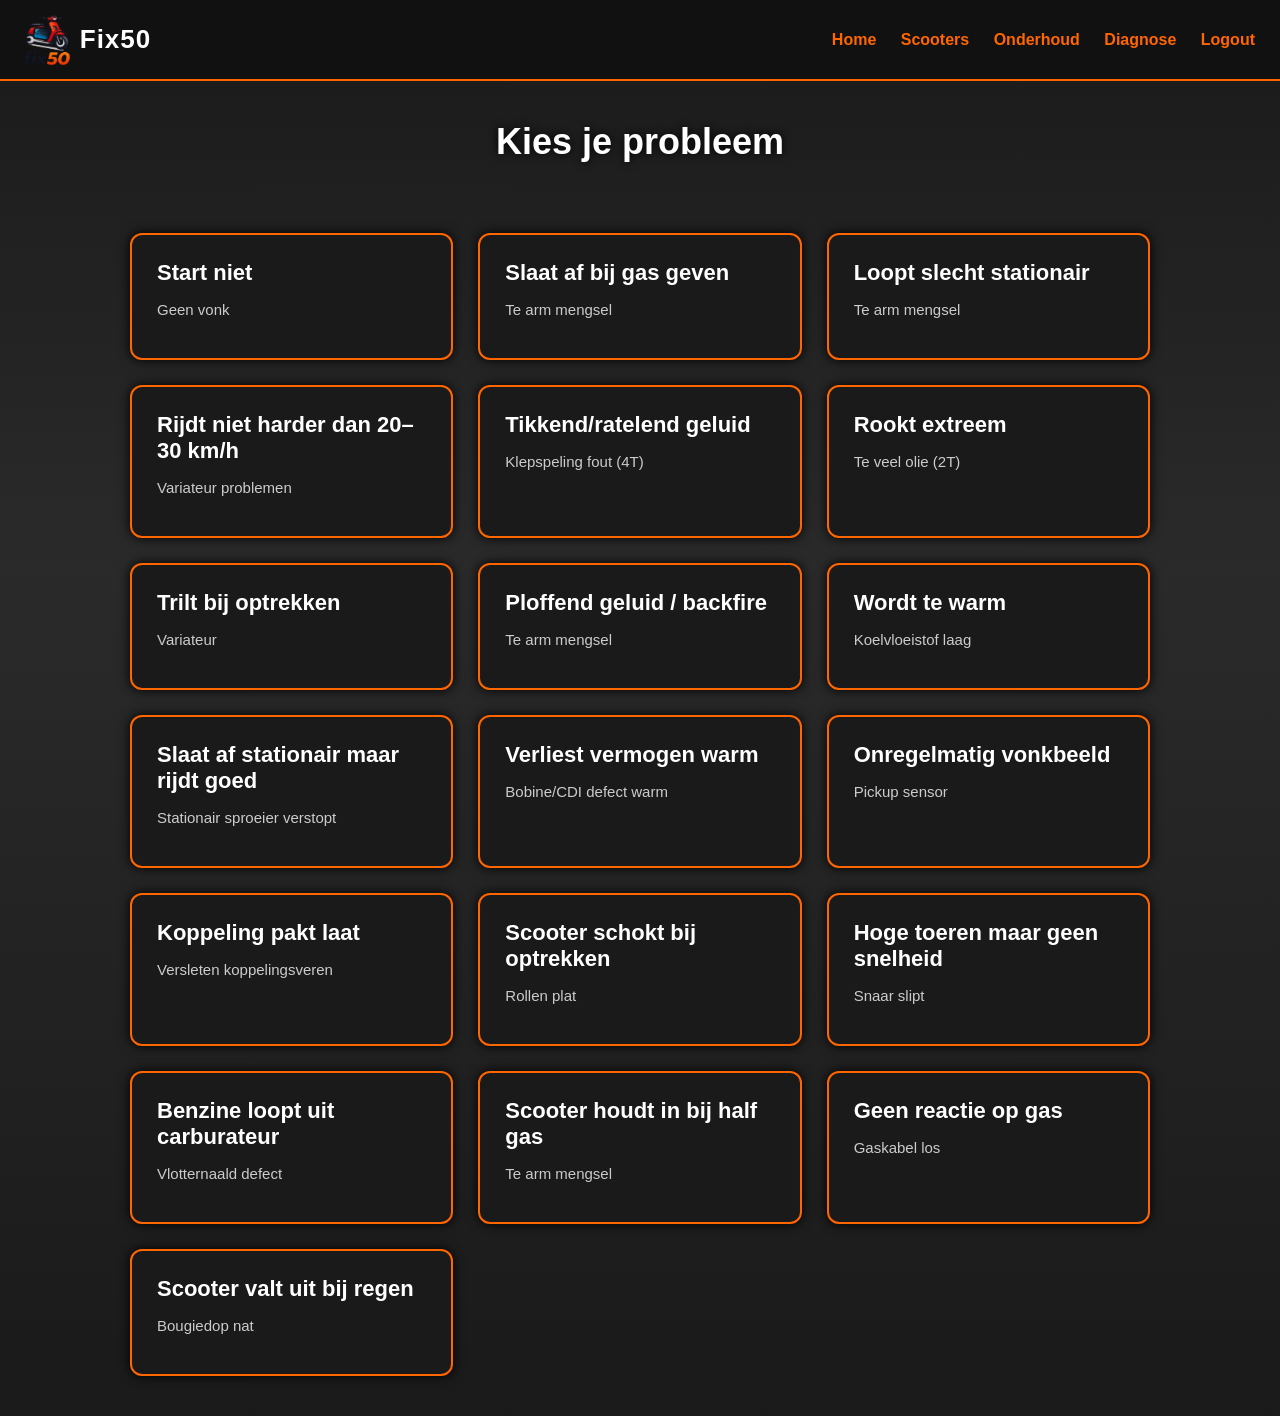
==== commit 5ab1dcd3: "Update diagnose.html" ====
--- a/diagnose.html
+++ b/diagnose.html
@@ -19,7 +19,7 @@
         <a href="index.html">Home</a>
         <a href="scooter.html">Scooters</a>
         <a href="onderhoud.html">Onderhoud</a>
-        <a href="diagnose.html" class="active">Diagnose</a>
+        <a class="active" href="diagnose.html">Diagnose</a>
         <a href="login.html" onclick="localStorage.removeItem('token')">Logout</a>
     </nav>
 </header>
@@ -27,28 +27,27 @@
 <section class="symptom-cards">
     <h1 class="diag-title">Kies je probleem</h1>
 
-    <div class="symptom-grid">
-
-        <!-- AUTOMATISCH GEGENEREERDE SYMPTOMEN -->
-        <script>
-            const symptoms = Object.keys(diagnoseData);
-            document.write(
-                symptoms.map(s => `
-                    <div class="symptom-card" onclick="startDiagnosis('${s}')">
-                        <h3>${s}</h3>
-                        <p>${diagnoseData[s].oorzaken[0]}</p>
-                    </div>
-                `).join("")
-            );
-        </script>
-
-    </div>
+    <div class="symptom-grid" id="symptomGrid"></div>
 </section>
 
+<!-- Wizard -->
 <div id="wizard" class="hidden"></div>
 
 <script src="diagnoseData.js"></script>
 <script src="diagnoseFlow.js"></script>
 
+<script>
+// AUTOMATISCH ALLE SYMPTOMEN LADEN
+const grid = document.getElementById("symptomGrid");
+const symptoms = Object.keys(diagnoseData);
+
+grid.innerHTML = symptoms.map(sym => `
+    <div class="symptom-card" onclick="startDiagnosis('${sym}')">
+        <h3>${sym}</h3>
+        <p>${diagnoseData[sym].oorzaken[0]}</p>
+    </div>
+`).join("");
+</script>
+
 </body>
 </html>
--- a/diagnose.css
+++ b/diagnose.css
@@ -0,0 +1,179 @@
+/* Titel */
+.diag-title {
+    text-align: center;
+    margin-top: 40px;
+    font-size: 32px;
+    font-weight: bold;
+}
+
+/* Grid met kaarten */
+.symptom-grid {
+    display: grid;
+    grid-template-columns: repeat(auto-fill, minmax(260px, 1fr));
+    gap: 20px;
+    padding: 30px;
+    max-width: 1200px;
+    margin: auto;
+}
+
+.symptom-card {
+    background: #1e1e1e;
+    border: 2px solid #ff6600;
+    padding: 20px;
+    border-radius: 12px;
+    cursor: pointer;
+    transition: 0.2s;
+}
+
+.symptom-card:hover {
+    background: #ff6600;
+    color: black;
+    transform: scale(1.03);
+}
+
+/* Wizard */
+#wizard {
+    max-width: 700px;
+    margin: 40px auto;
+    padding: 30px;
+    background: #1e1e1e;
+    border: 2px solid #ff6600;
+    border-radius: 12px;
+}
+
+.hidden {
+    display: none;
+}
+
+.diagnose-container h2 {
+    text-align: center;
+    margin-bottom: 10px;
+}
+
+.question {
+    font-size: 20px;
+    margin-bottom: 10px;
+}
+
+.answer-buttons {
+    display: flex;
+    justify-content: center;
+    gap: 20px;
+    margin-top: 25px;
+}
+
+.answer-btn {
+    background: #ff6600;
+    border: none;
+    padding: 12px 25px;
+    border-radius: 8px;
+    font-size: 18px;
+    cursor: pointer;
+    transition: 0.2s;
+}
+
+.answer-btn:hover {
+    background: #ffa366;
+}
+/* Titel */
+.diag-title {
+    text-align: center;
+    margin-top: 40px;
+    font-size: 36px;
+    font-weight: 800;
+    color: white;
+}
+
+/* Grid met kaarten */
+.symptom-grid {
+    display: grid;
+    grid-template-columns: repeat(auto-fill, minmax(260px, 1fr));
+    gap: 25px;
+    padding: 40px;
+    max-width: 1200px;
+    margin: auto;
+}
+
+.symptom-card {
+    background: #1a1a1a;
+    border: 2px solid #ff6600;
+    padding: 25px;
+    border-radius: 12px;
+    cursor: pointer;
+    transition: 0.2s;
+}
+
+.symptom-card:hover {
+    background: #ff6600;
+    color: black;
+    transform: scale(1.05);
+}
+
+.symptom-card h3 {
+    margin-bottom: 10px;
+    color: white;
+}
+
+.symptom-card p {
+    color: #cccccc;
+}
+
+/* Wizard container */
+#wizard {
+    max-width: 700px;
+    margin: 40px auto;
+    padding: 30px;
+    background: #1a1a1a;
+    border: 2px solid #ff6600;
+    border-radius: 12px;
+    color: white;
+}
+
+.hidden {
+    display: none;
+}
+
+.diagnose-container h2 {
+    text-align: center;
+    margin-bottom: 20px;
+    font-size: 28px;
+}
+
+.question {
+    font-size: 22px;
+    margin-bottom: 15px;
+    font-weight: bold;
+}
+
+.answer-buttons {
+    display: flex;
+    justify-content: center;
+    gap: 25px;
+    margin-top: 30px;
+}
+
+.answer-btn {
+    background: #ff6600;
+    border: none;
+    padding: 14px 30px;
+    border-radius: 10px;
+    font-size: 20px;
+    cursor: pointer;
+    transition: 0.2s;
+}
+
+.answer-btn:hover {
+    background: #ff7f2a;
+    transform: scale(1.05);
+}
+
+/* Resultaat lijsten */
+ul {
+    margin-bottom: 20px;
+}
+
+ul li {
+    margin-bottom: 6px;
+    color: #dddddd;
+}
+
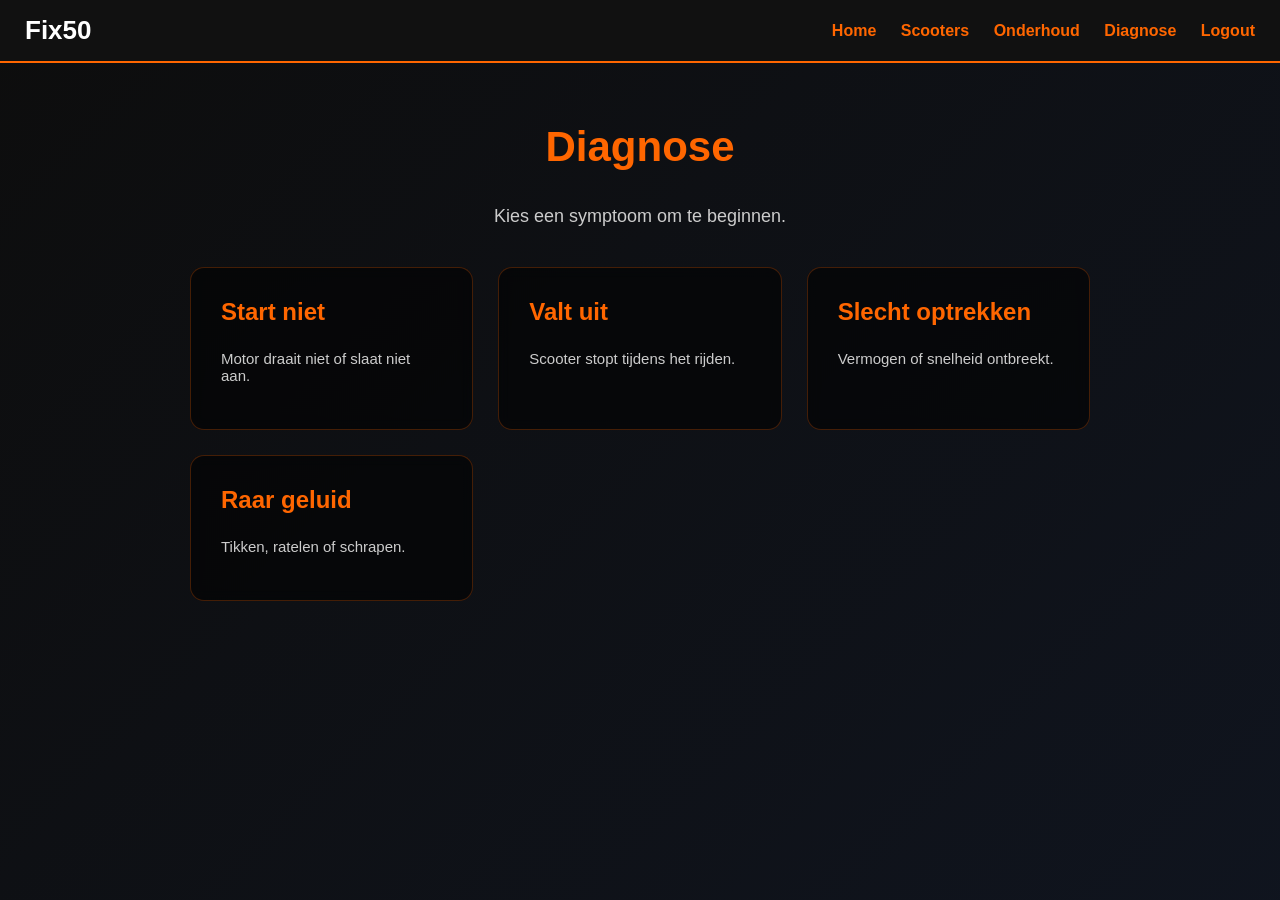
==== commit 8214b24c: "Update diagnose.html" ====
--- a/diagnose.html
+++ b/diagnose.html
@@ -2,18 +2,14 @@
 <html lang="nl">
 <head>
     <meta charset="UTF-8">
-    <title>Diagnose - Fix50</title>
+    <title>Diagnose – Fix50</title>
     <link rel="stylesheet" href="style.css">
-    <link rel="stylesheet" href="diagnose.css">
 </head>
 
-<body>
+<body class="index-bg">
 
 <header class="topbar">
-    <a href="index.html" class="logo-container">
-        <img src="logo.png" alt="Fix50 logo" class="logo">
-        <span class="logo-text">Fix50</span>
-    </a>
+    <span class="logo-text">Fix50</span>
 
     <nav class="nav-links">
         <a href="index.html">Home</a>
@@ -24,29 +20,39 @@
     </nav>
 </header>
 
-<section class="symptom-cards">
-    <h1 class="diag-title">Kies je probleem</h1>
-
-    <div class="symptom-grid" id="symptomGrid"></div>
+<section class="hero">
+    <h1>Diagnose</h1>
+    <p>Kies een symptoom om te beginnen.</p>
 </section>
 
-<!-- Wizard -->
-<div id="wizard" class="hidden"></div>
+<div class="home-grid">
 
-<script src="diagnoseData.js"></script>
-<script src="diagnoseFlow.js"></script>
+    <div class="home-card" onclick="startWizard('start-niet')">
+        <h3>Start niet</h3>
+        <p>Motor draait niet of slaat niet aan.</p>
+    </div>
+
+    <div class="home-card" onclick="startWizard('valt-uit')">
+        <h3>Valt uit</h3>
+        <p>Scooter stopt tijdens het rijden.</p>
+    </div>
+
+    <div class="home-card" onclick="startWizard('slecht-trekken')">
+        <h3>Slecht optrekken</h3>
+        <p>Vermogen of snelheid ontbreekt.</p>
+    </div>
+
+    <div class="home-card" onclick="startWizard('raar-geluid')">
+        <h3>Raar geluid</h3>
+        <p>Tikken, ratelen of schrapen.</p>
+    </div>
+
+</div>
 
 <script>
-// AUTOMATISCH ALLE SYMPTOMEN LADEN
-const grid = document.getElementById("symptomGrid");
-const symptoms = Object.keys(diagnoseData);
-
-grid.innerHTML = symptoms.map(sym => `
-    <div class="symptom-card" onclick="startDiagnosis('${sym}')">
-        <h3>${sym}</h3>
-        <p>${diagnoseData[sym].oorzaken[0]}</p>
-    </div>
-`).join("");
+function startWizard(symptoom) {
+    alert("Diagnose start voor: " + symptoom);
+}
 </script>
 
 </body>
--- a/style.css
+++ b/style.css
@@ -1,54 +1,44 @@
-/* ------------------------------
-   ALGEMENE STYLING
------------------------------- */
+/* =========================================
+   GLOBAL + BACKGROUND
+========================================= */
+
 body {
     margin: 0;
     padding: 0;
     font-family: Arial, sans-serif;
-
-    /* Nieuwe achtergrond */
-    background: linear-gradient(
-        180deg,
-        #1a1a1a 0%,
-        #2a2a2a 40%,
-        #1a1a1a 100%
-    );
-
-    color: white;
-}
-
-
-/* ------------------------------
-   HEADER
------------------------------- */
+    color: white;
+}
+
+.index-bg {
+    background: linear-gradient(135deg, #0d0d0d, #111827, #1a1a1a, #ff6600);
+    background-size: 500% 500%;
+    animation: bgMove 35s ease-in-out infinite;
+}
+
+@keyframes bgMove {
+    0% { background-position: 0% 50%; }
+    50% { background-position: 100% 50%; }
+    100% { background-position: 0% 50%; }
+}
+
+
+/* =========================================
+   TOPBAR
+========================================= */
 
 .topbar {
     display: flex;
+    justify-content: space-between;
     align-items: center;
-    justify-content: space-between;
     background: #111;
-    padding: 12px 25px;
+    padding: 15px 25px;
     border-bottom: 2px solid #ff6600;
-}
-
-.logo-container {
-    display: flex;
-    align-items: center;
-    gap: 10px;
-    text-decoration: none;
-}
-
-.logo {
-    height: 55px;      /* PERFECTE GROOTTE VOOR HEADER */
-    width: auto;
-    cursor: pointer;
 }
 
 .logo-text {
     font-size: 26px;
     font-weight: 700;
     color: white;
-    letter-spacing: 1px;
 }
 
 .nav-links a {
@@ -64,122 +54,75 @@
 }
 
 
-/* ------------------------------
-   LOGIN / REGISTER
------------------------------- */
-
-.form-container {
-    width: 350px;
-    margin: 80px auto;
-    background: #1b1b1b;
-    padding: 30px;
-    border-radius: 10px;
+/* =========================================
+   HERO
+========================================= */
+
+.hero {
     text-align: center;
-    box-shadow: 0 0 10px #000;
-}
-
-.form-container h2 {
-    margin-bottom: 20px;
+    margin-top: 60px;
+    margin-bottom: 40px;
+}
+
+.hero h1 {
+    font-size: 42px;
+    font-weight: 800;
     color: #ff6600;
 }
 
-.form-container input {
+.hero p {
+    font-size: 18px;
+    color: #ccc;
+}
+
+
+/* =========================================
+   CTA BANNER
+========================================= */
+
+.cta-banner {
     width: 90%;
-    padding: 12px;
-    margin: 10px 0;
-    border: none;
-    border-radius: 6px;
-    background: #333;
-    color: white;
-    font-size: 16px;
-}
-
-.form-container button {
-    width: 95%;
-    padding: 12px;
-    margin-top: 10px;
-    background: #ff6600;
-    border: none;
-    border-radius: 6px;
-    color: white;
-    font-size: 18px;
-    cursor: pointer;
-}
-
-.form-container button:hover {
-    background: #ff7f2a;
-}
-
-#message {
-    margin-top: 15px;
-    font-size: 16px;
-    color: red;
-}
-
-
-/* ------------------------------
-   ALGEMENE CARDS
------------------------------- */
-
-.card {
-    background: #1b1b1b;
-    padding: 20px;
-    margin: 15px auto;
-    width: 90%;
-    border-radius: 10px;
-    box-shadow: 0 0 10px #000;
-}
-
-.card h3 {
-    margin-top: 0;
-    color: #ff6600;
-}
-
-
-/* ------------------------------
-   PAGINA TITELS
------------------------------- */
-
-.page-title {
+    max-width: 900px;
+    margin: 0 auto 60px;
+    padding: 35px;
+    background: rgba(0,0,0,0.55);
+    border-radius: 14px;
     text-align: center;
-    margin-top: 40px;
+    backdrop-filter: blur(6px);
+    border: 1px solid rgba(255,102,0,0.25);
+}
+
+.cta-banner h2 {
     font-size: 28px;
     color: #ff6600;
-}
-
-
-/* ------------------------------
-   HOMEPAGE
------------------------------- */
-
-.home-center {
-    text-align: center;
-    margin-top: 40px;
-}
-
-.home-logo {
-    width: 220px;
-    height: auto;
-    margin-bottom: 25px;
-
-    /* Premium glow + lichte boost */
-    filter:
-        drop-shadow(0 0 25px rgba(255, 102, 0, 0.35))
-        brightness(1.25)
-        contrast(1.1);
-}
-
-.home-title {
-    font-size: 30px;
-    color: #ff6600;
-    margin: 10px 0 5px 0;
-}
-
-.home-subtitle {
+    margin-bottom: 10px;
+}
+
+.cta-banner p {
+    color: #ccc;
+    margin-bottom: 20px;
+}
+
+.cta-button {
+    display: inline-block;
+    padding: 12px 25px;
+    background: #ff6600;
+    color: white;
+    border-radius: 8px;
+    text-decoration: none;
     font-size: 18px;
-    color: #ccc;
-    margin-bottom: 40px;
-}
+    transition: 0.25s;
+}
+
+.cta-button:hover {
+    background: #ff7f2a;
+    transform: scale(1.05);
+}
+
+
+/* =========================================
+   HOME GRID + CARDS
+========================================= */
 
 .home-grid {
     display: grid;
@@ -187,28 +130,37 @@
     gap: 25px;
     width: 90%;
     max-width: 900px;
-    margin: 0 auto;
+    margin: 0 auto 80px;
+}
+
+@keyframes cardGlow {
+    0% { box-shadow: 0 0 10px rgba(255,102,0,0.2); }
+    50% { box-shadow: 0 0 25px rgba(255,102,0,0.45); }
+    100% { box-shadow: 0 0 10px rgba(255,102,0,0.2); }
 }
 
 .home-card {
-    background: #1b1b1b;
-    padding: 25px;
-    border-radius: 12px;
-    box-shadow: 0 0 12px #000;
-    cursor: pointer;
-    transition: 0.2s;
-    text-align: left;
+    display: block;
+    background: rgba(0,0,0,0.55);
+    padding: 30px;
+    border-radius: 14px;
+    text-decoration: none;
+    color: white;
+    transition: 0.25s;
+    backdrop-filter: blur(6px);
+    border: 1px solid rgba(255,102,0,0.25);
 }
 
 .home-card:hover {
-    transform: translateY(-5px);
-    background: #222;
+    transform: translateY(-6px) scale(1.03);
+    background: rgba(255,102,0,0.18);
+    animation: cardGlow 2.5s infinite ease-in-out;
 }
 
 .home-card h3 {
     margin-top: 0;
+    font-size: 24px;
     color: #ff6600;
-    font-size: 22px;
 }
 
 .home-card p {
@@ -217,117 +169,147 @@
 }
 
 
-/* ------------------------------
-   DIAGNOSE TITEL
------------------------------- */
-
-.diag-title {
-    text-align: center;
-    font-size: 32px;
-    margin-top: 40px;
-    margin-bottom: 30px;
-    color: #ff6600;
-    text-shadow: 0 0 10px #000;
-}
-
-
-/* ------------------------------
-   SYMPTOMEN GRID
------------------------------- */
-
-.symptom-cards {
-    width: 90%;
-    max-width: 1100px;
-    margin: 0 auto;
-}
-
-.symptom-grid {
+/* =========================================
+   FORM CARDS (Scooter toevoegen)
+========================================= */
+
+.form-card {
+    background: rgba(0,0,0,0.55);
+    border: 2px solid #ff6600;
+    padding: 14px;
+    border-radius: 10px;
+    max-width: 330px;
+    margin: 0 auto 25px;
+    backdrop-filter: blur(6px);
+}
+
+.form-card input,
+.form-card select {
+    width: 100%;
+    padding: 8px;
+    margin-bottom: 8px;
+    border-radius: 6px;
+    border: none;
+    background: #222;
+    color: white;
+    font-size: 14px;
+}
+
+.form-card button {
+    width: 100%;
+    background: #ff6600;
+    padding: 10px;
+    border: none;
+    border-radius: 8px;
+    font-size: 15px;
+    cursor: pointer;
+}
+
+.form-card button:hover {
+    background: #ff7f2a;
+}
+
+
+/* =========================================
+   SCOOTER GRID + CARDS
+========================================= */
+
+.scooter-grid {
     display: grid;
-    grid-template-columns: repeat(auto-fit, minmax(260px, 1fr));
-    gap: 25px;
-    margin-bottom: 60px;
-}
-
-
-/* ------------------------------
-   SYMPTOM KAARTEN
------------------------------- */
-
-.symptom-card {
-    background: #1b1b1b;
-    padding: 25px;
-    border-radius: 12px;
-    box-shadow: 0 0 12px #000;
+    grid-template-columns: repeat(auto-fill, minmax(230px, 1fr));
+    gap: 18px;
+}
+
+.scooter-card {
+    background: rgba(0,0,0,0.55);
+    border: 2px solid #ff6600;
+    padding: 15px;
+    border-radius: 10px;
+    transition: 0.2s;
+    backdrop-filter: blur(6px);
+}
+
+.scooter-card:hover {
+    transform: scale(1.03);
+    background: #ff6600;
+    color: black;
+}
+
+.card-buttons {
+    display: flex;
+    justify-content: space-between;
+    margin-top: 12px;
+}
+
+.card-buttons button {
+    flex: 1;
+    margin: 0 4px;
+    padding: 8px;
+    border: none;
+    border-radius: 6px;
     cursor: pointer;
-    transition: 0.2s;
-}
-
-.symptom-card:hover {
-    transform: translateY(-5px);
+}
+
+.edit-btn {
+    background: #ffaa00;
+}
+
+.delete-btn {
+    background: #ff3300;
+    color: white;
+}
+
+
+/* =========================================
+   POPUP
+========================================= */
+
+.popup {
+    position: fixed;
+    top: 0;
+    left: 0;
+    width: 100%;
+    height: 100%;
+    background: rgba(0,0,0,0.75);
+    display: flex;
+    justify-content: center;
+    align-items: center;
+}
+
+.popup-content {
+    background: rgba(0,0,0,0.75);
+    padding: 20px;
+    border-radius: 10px;
+    border: 2px solid #ff6600;
+    width: 320px;
+    backdrop-filter: blur(8px);
+}
+
+.popup-content input,
+.popup-content select {
+    width: 100%;
+    padding: 10px;
+    margin-bottom: 10px;
+    border-radius: 6px;
+    border: none;
     background: #222;
-}
-
-.symptom-card h3 {
-    margin-top: 0;
-    color: #ff6600;
-    font-size: 22px;
-}
-
-.symptom-card p {
-    color: #ccc;
-    font-size: 15px;
-}
-
-
-/* ------------------------------
-   DIAGNOSE WIZARD
------------------------------- */
-
-#wizard {
-    width: 90%;
-    max-width: 700px;
-    margin: 40px auto;
-    background: #1b1b1b;
-    padding: 25px;
-    border-radius: 12px;
-    box-shadow: 0 0 12px #000;
+    color: white;
+}
+
+.popup-content button {
+    width: 100%;
+    padding: 10px;
+    margin-top: 8px;
+    border-radius: 6px;
+    border: none;
+    cursor: pointer;
+}
+
+.danger {
+    background: #ff3300;
+    color: white;
 }
 
 .hidden {
     display: none;
 }
-
-#wizard h2 {
-    color: #ff6600;
-    margin-top: 0;
-}
-
-#wizard button {
-    width: 100%;
-    padding: 12px;
-    margin-top: 15px;
-    background: #ff6600;
-    border: none;
-    border-radius: 6px;
-    color: white;
-    font-size: 18px;
-    cursor: pointer;
-}
-
-#wizard button:hover {
-
-.home-center {
-    text-align: center;
-    margin-top: 60px;
-    padding: 40px 0;
-    background: radial-gradient(circle at center, #222 0%, #111 70%);
-    border-radius: 20px;
-    width: 90%;
-    max-width: 900px;
-    margin-left: auto;
-    margin-right: auto;
-    box-shadow: 0 0 40px rgba(0,0,0,0.6);
-}
-
-    background: #ff7f2a;
-}
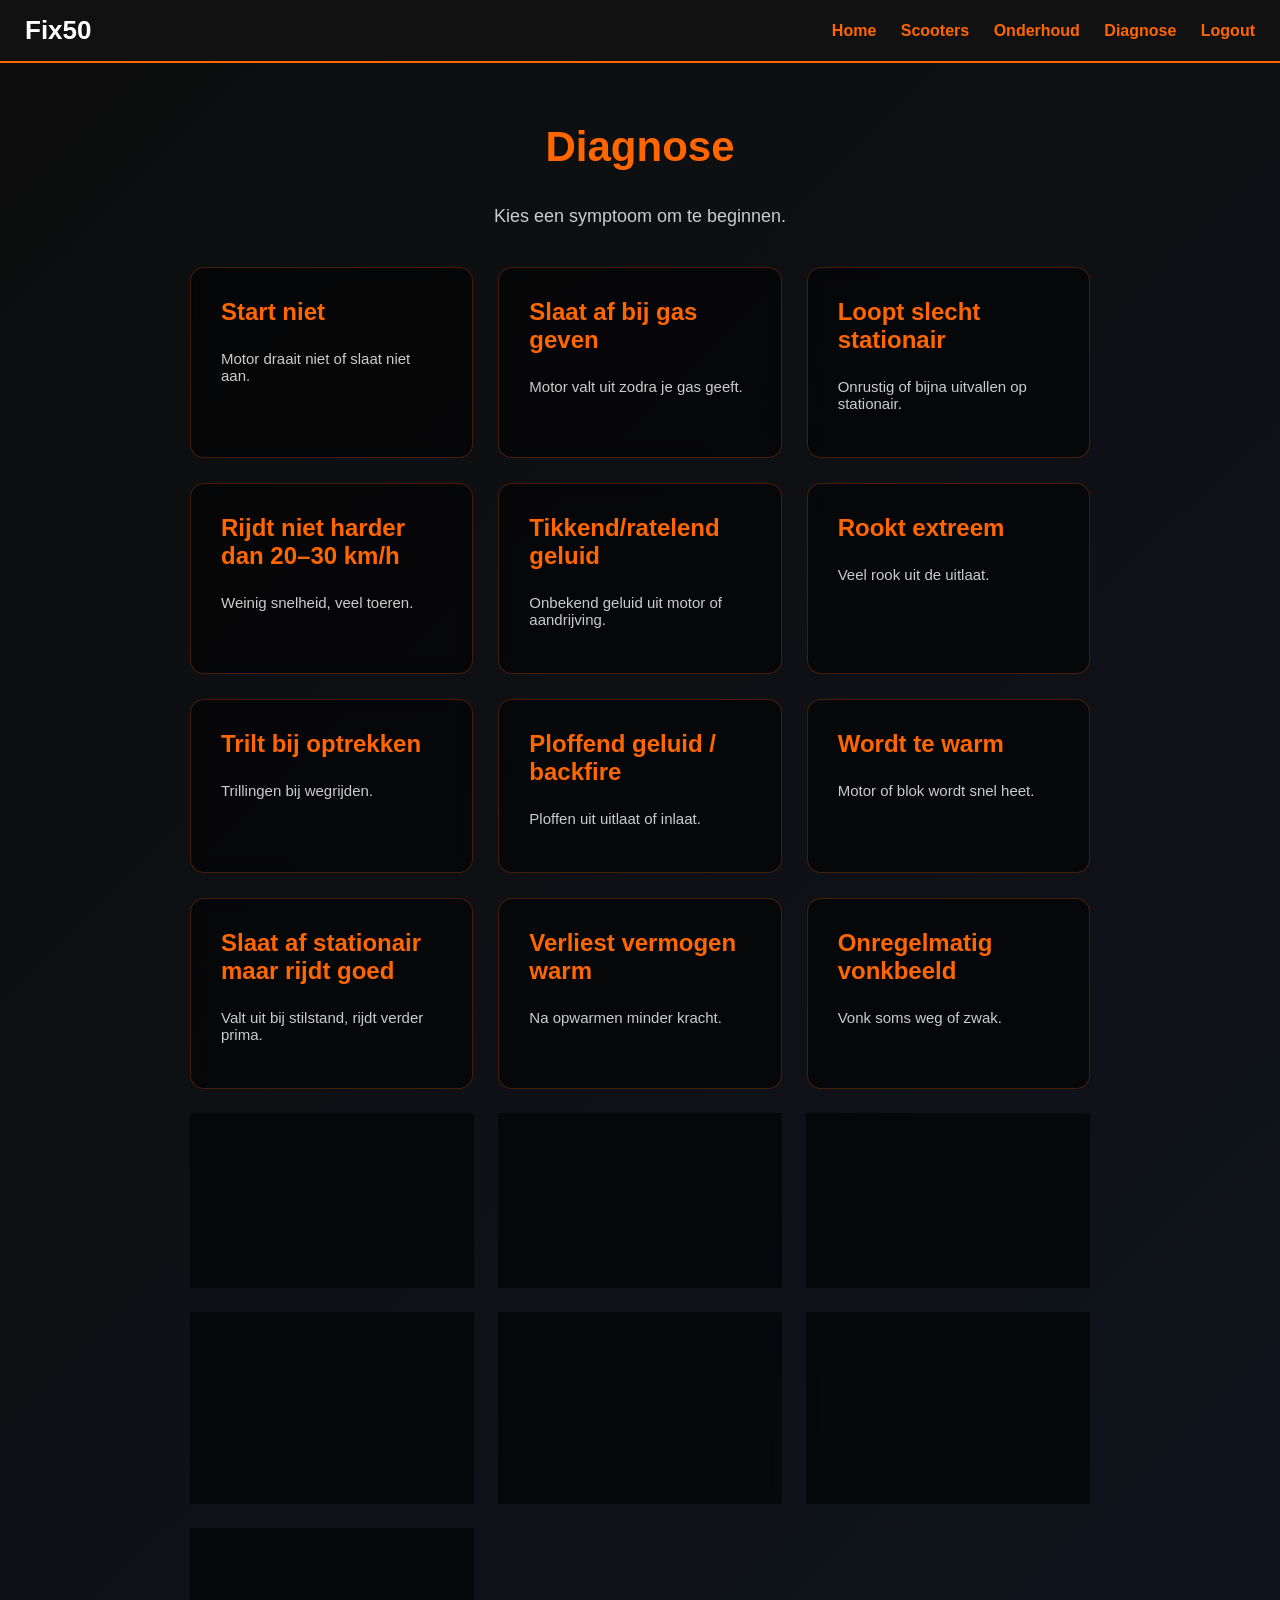
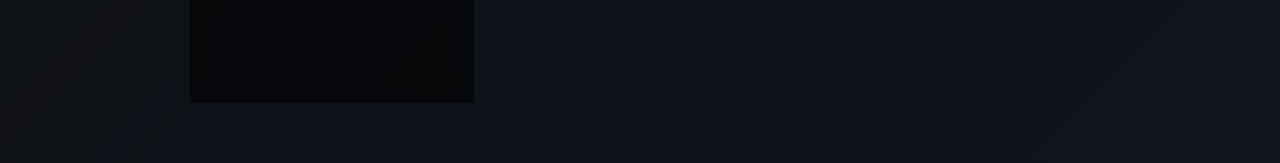
==== commit 6d65afc8: "Update diagnose.html" ====
--- a/diagnose.html
+++ b/diagnose.html
@@ -25,35 +25,108 @@
     <p>Kies een symptoom om te beginnen.</p>
 </section>
 
-<div class="home-grid">
+<div class="symptom-cards home-grid">
 
-    <div class="home-card" onclick="startWizard('start-niet')">
+    <div class="home-card" onclick="startDiagnosis('Start niet')">
         <h3>Start niet</h3>
         <p>Motor draait niet of slaat niet aan.</p>
     </div>
 
-    <div class="home-card" onclick="startWizard('valt-uit')">
-        <h3>Valt uit</h3>
-        <p>Scooter stopt tijdens het rijden.</p>
+    <div class="home-card" onclick="startDiagnosis('Slaat af bij gas geven')">
+        <h3>Slaat af bij gas geven</h3>
+        <p>Motor valt uit zodra je gas geeft.</p>
     </div>
 
-    <div class="home-card" onclick="startWizard('slecht-trekken')">
-        <h3>Slecht optrekken</h3>
-        <p>Vermogen of snelheid ontbreekt.</p>
+    <div class="home-card" onclick="startDiagnosis('Loopt slecht stationair')">
+        <h3>Loopt slecht stationair</h3>
+        <p>Onrustig of bijna uitvallen op stationair.</p>
     </div>
 
-    <div class="home-card" onclick="startWizard('raar-geluid')">
-        <h3>Raar geluid</h3>
-        <p>Tikken, ratelen of schrapen.</p>
+    <div class="home-card" onclick="startDiagnosis('Rijdt niet harder dan 20–30 km/h')">
+        <h3>Rijdt niet harder dan 20–30 km/h</h3>
+        <p>Weinig snelheid, veel toeren.</p>
+    </div>
+
+    <div class="home-card" onclick="startDiagnosis('Tikkend/ratelend geluid')">
+        <h3>Tikkend/ratelend geluid</h3>
+        <p>Onbekend geluid uit motor of aandrijving.</p>
+    </div>
+
+    <div class="home-card" onclick="startDiagnosis('Rookt extreem')">
+        <h3>Rookt extreem</h3>
+        <p>Veel rook uit de uitlaat.</p>
+    </div>
+
+    <div class="home-card" onclick="startDiagnosis('Trilt bij optrekken')">
+        <h3>Trilt bij optrekken</h3>
+        <p>Trillingen bij wegrijden.</p>
+    </div>
+
+    <div class="home-card" onclick="startDiagnosis('Ploffend geluid / backfire')">
+        <h3>Ploffend geluid / backfire</h3>
+        <p>Ploffen uit uitlaat of inlaat.</p>
+    </div>
+
+    <div class="home-card" onclick="startDiagnosis('Wordt te warm')">
+        <h3>Wordt te warm</h3>
+        <p>Motor of blok wordt snel heet.</p>
+    </div>
+
+    <div class="home-card" onclick="startDiagnosis('Slaat af stationair maar rijdt goed')">
+        <h3>Slaat af stationair maar rijdt goed</h3>
+        <p>Valt uit bij stilstand, rijdt verder prima.</p>
+    </div>
+
+    <div class="home-card" onclick="startDiagnosis('Verliest vermogen warm')">
+        <h3>Verliest vermogen warm</h3>
+        <p>Na opwarmen minder kracht.</p>
+    </div>
+
+    <div class="home-card" onclick="startDiagnosis('Onregelmatig vonkbeeld')">
+        <h3>Onregelmatig vonkbeeld</h3>
+        <p>Vonk soms weg of zwak.</p>
+    </div>
+
+    <div class="home-card" onclick="startDiagnosis('Koppeling pakt laat')">
+        <h3>Koppeling pakt laat</h3>
+        <p>Veel gas nodig voordat hij rijdt.</p>
+    </div>
+
+    <div class="home-card" onclick="startDiagnosis('Scooter schokt bij optrekken')">
+        <h3>Scooter schokt bij optrekken</h3>
+        <p>Schokken bij de eerste meters.</p>
+    </div>
+
+    <div class="home-card" onclick="startDiagnosis('Hoge toeren maar geen snelheid')">
+        <h3>Hoge toeren maar geen snelheid</h3>
+        <p>Gillen, maar weinig vooruitgang.</p>
+    </div>
+
+    <div class="home-card" onclick="startDiagnosis('Benzine loopt uit carburateur')">
+        <h3>Benzine loopt uit carburateur</h3>
+        <p>Druppels of lekkage onder de scooter.</p>
+    </div>
+
+    <div class="home-card" onclick="startDiagnosis('Scooter houdt in bij half gas')">
+        <h3>Scooter houdt in bij half gas</h3>
+        <p>Inhouden rond halve gasstand.</p>
+    </div>
+
+    <div class="home-card" onclick="startDiagnosis('Geen reactie op gas')">
+        <h3>Geen reactie op gas</h3>
+        <p>Reageert niet of nauwelijks op gas.</p>
+    </div>
+
+    <div class="home-card" onclick="startDiagnosis('Scooter valt uit bij regen')">
+        <h3>Scooter valt uit bij regen</h3>
+        <p>Problemen vooral bij nat weer.</p>
     </div>
 
 </div>
 
-<script>
-function startWizard(symptoom) {
-    alert("Diagnose start voor: " + symptoom);
-}
-</script>
+<div id="wizard" class="hidden"></div>
 
+<script src="diagnoseData.js"></script>
+<script src="diagnoseFlow.js"></script>
 </body>
 </html>
--- a/style.css
+++ b/style.css
@@ -1,6 +1,4 @@
-/* =========================================
-   GLOBAL + BACKGROUND
-========================================= */
+/* GLOBAL */
 
 body {
     margin: 0;
@@ -21,10 +19,7 @@
     100% { background-position: 0% 50%; }
 }
 
-
-/* =========================================
-   TOPBAR
-========================================= */
+/* TOPBAR */
 
 .topbar {
     display: flex;
@@ -53,10 +48,7 @@
     color: white;
 }
 
-
-/* =========================================
-   HERO
-========================================= */
+/* HERO */
 
 .hero {
     text-align: center;
@@ -75,10 +67,7 @@
     color: #ccc;
 }
 
-
-/* =========================================
-   CTA BANNER
-========================================= */
+/* CTA BANNER */
 
 .cta-banner {
     width: 90%;
@@ -119,10 +108,7 @@
     transform: scale(1.05);
 }
 
-
-/* =========================================
-   HOME GRID + CARDS
-========================================= */
+/* HOME GRID + CARDS */
 
 .home-grid {
     display: grid;
@@ -168,10 +154,7 @@
     font-size: 15px;
 }
 
-
-/* =========================================
-   FORM CARDS (Scooter toevoegen)
-========================================= */
+/* FORM CARD (SCOOTER TOEVOEGEN) */
 
 .form-card {
     background: rgba(0,0,0,0.55);
@@ -209,15 +192,15 @@
     background: #ff7f2a;
 }
 
-
-/* =========================================
-   SCOOTER GRID + CARDS
-========================================= */
+/* SCOOTER GRID + CARDS */
 
 .scooter-grid {
     display: grid;
     grid-template-columns: repeat(auto-fill, minmax(230px, 1fr));
     gap: 18px;
+    width: 90%;
+    max-width: 1000px;
+    margin: 0 auto 40px;
 }
 
 .scooter-card {
@@ -259,10 +242,7 @@
     color: white;
 }
 
-
-/* =========================================
-   POPUP
-========================================= */
+/* POPUP */
 
 .popup {
     position: fixed;
@@ -313,3 +293,59 @@
 .hidden {
     display: none;
 }
+
+/* DIAGNOSE WIZARD */
+
+.symptom-cards {
+    width: 90%;
+    max-width: 900px;
+    margin: 0 auto 60px;
+}
+
+.diagnose-container {
+    width: 90%;
+    max-width: 700px;
+    margin: 0 auto 60px;
+    background: rgba(0,0,0,0.55);
+    border-radius: 14px;
+    padding: 25px;
+    border: 1px solid rgba(255,102,0,0.25);
+    backdrop-filter: blur(6px);
+}
+
+.diagnose-container h2 {
+    color: #ff6600;
+    margin-top: 0;
+}
+
+.diagnose-container h3 {
+    margin-top: 15px;
+}
+
+.answer-buttons {
+    margin-top: 20px;
+    display: flex;
+    gap: 15px;
+    justify-content: center;
+    flex-wrap: wrap;
+}
+
+.answer-btn {
+    padding: 10px 22px;
+    border-radius: 8px;
+    border: none;
+    cursor: pointer;
+    background: #ff6600;
+    color: white;
+    font-size: 16px;
+    transition: 0.2s;
+}
+
+.answer-btn:hover {
+    background: #ff7f2a;
+    transform: scale(1.05);
+}
+
+.diagnose-container ul {
+    padding-left: 20px;
+}
